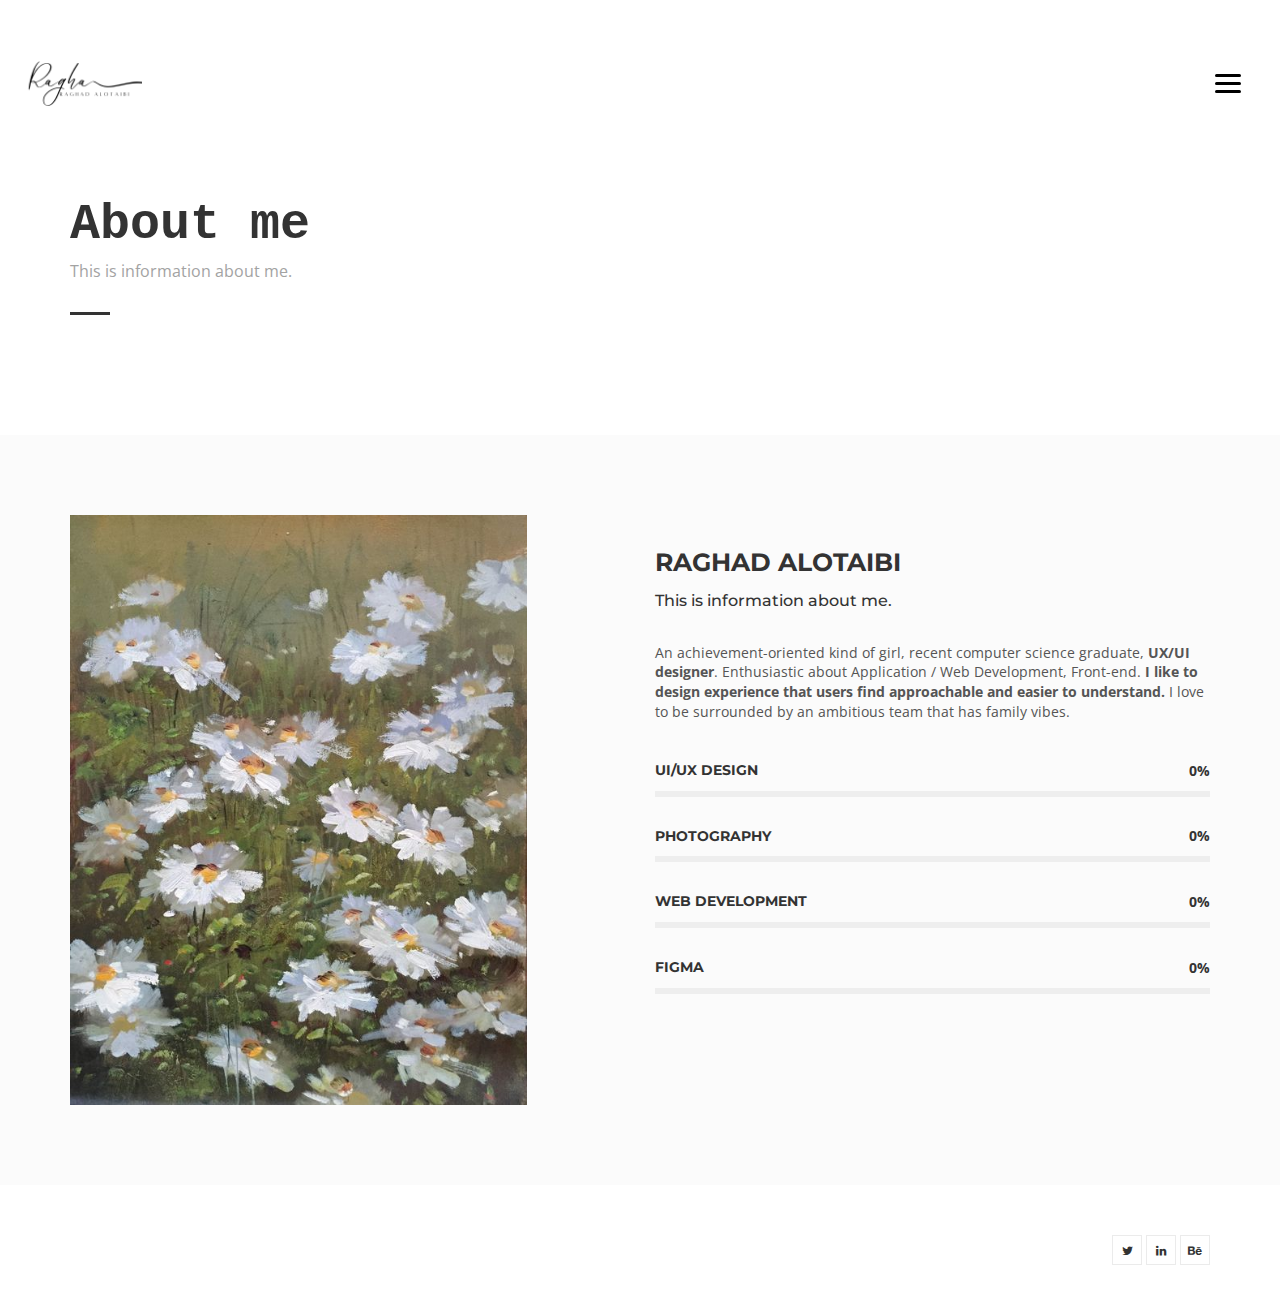
==== about.html @ 83934060 "Add files" ====
<!DOCTYPE html>
<html>

<head>
	<title>About</title>
	<meta charset="utf-8">
	<meta name="viewport" content="width=device-width, initial-scale=1.0, maximum-scale=1.0, user-scalable=no">
	<meta name="format-detection" content="telephone=no">
	<meta name="apple-mobile-web-app-capable" content="yes">
	<!-- Fonts-->
	<link rel="stylesheet" type="text/css" href="assets/fonts/fontawesome/font-awesome.min.css">
	<link rel="stylesheet" type="text/css" href="assets/fonts/pe-icon/pe-icon.css">
	<!-- Vendors-->
	<link rel="stylesheet" type="text/css" href="assets/vendors/bootstrap/grid.css">
	<link rel="stylesheet" type="text/css" href="assets/vendors/magnific-popup/magnific-popup.min.css">
	<link rel="stylesheet" type="text/css" href="assets/vendors/swiper/swiper.css">
	<!-- App & fonts-->
	<link rel="stylesheet" type="text/css"
		href="https://fonts.googleapis.com/css?family=Montserrat:300,400,500,600,700|Open+Sans:400,700">
	<link rel="stylesheet" type="text/css" id="app-stylesheet" href="assets/css/main.css">
	<!--[if lt IE 9]>
			<script src="https://oss.maxcdn.com/libs/html5shiv/3.7.0/html5shiv.js"></script>
		<![endif]-->
</head>

<body>
	<div class="page-wrap" id="root">

		<!-- header -->
		<header class="header header--fixed">
			<div class="header__inner">
				<div class="header__logo"><a href="index.html"><img src="assets/img/logo.png" alt=""
							style="width: 122px;" /></a></div>
				<div class="navbar-toggle" id="fs-button">
					<div class="navbar-icon"><span></span></div>
				</div>
			</div>

			<!-- fullscreenmenu__module -->
			<div class="fullscreenmenu__module" trigger="#fs-button">

				<!-- overlay-menu -->
				<nav class="overlay-menu">

					<!--  -->
					<ul class="wil-menu-list">
						<li><a href="index.html">Home</a>
						</li>
						<li class="current-menu-item"><a href="about.html">About</a>
						</li>
						<li><a href="contact.html">Contact</a>
						</li>
					</ul><!--  -->

				</nav><!-- End / overlay-menu -->

			</div><!-- End / fullscreenmenu__module -->

		</header><!-- End / header -->

		<!-- Content-->
		<div class="wil-content">

			<!-- Section -->
			<section class="awe-section">
				<div class="container">

					<!-- page-title -->
					<div class="page-title pb-40">
						<h2 class="page-title__title">About me</h2>
						<p class="page-title__text">This is information about me.</p>
						<div class="page-title__divider"></div>
					</div><!-- End / page-title -->

				</div>
			</section>
			<!-- End / Section -->


			<!-- Section -->
			<section class="awe-section bg-gray">
				<div class="container">
					<div class="row">
						<div class="col-md-6 col-lg-5 "><img src="assets/img/works/4471ab7c0b3104328d15eed36c78d22a.jpg"
								alt="">
						</div>
						<div class="col-md-6 col-lg-6 col-xs-offset-0 col-sm-offset-0 col-md-offset-0 col-lg-offset-1 ">

							<!--  -->
							<div class="mt-30">
								<h2 class="about__title">Raghad Alotaibi</h2>
								<p class="about__subtitle">This is information about me.</p>
								<p class="about__text">An achievement-oriented kind of girl, recent computer science
									graduate, <strong>UX/UI designer</strong>. Enthusiastic about Application / Web
									Development,
									Front-end. <strong>I like to design experience that users find approachable and
										easier
										to
										understand.</strong> I love to be surrounded by an ambitious team that has
									family
									vibes.</p>

								<!-- progress -->
								<div class="progress">
									<h5 class="progress__title">UI/UX design</h5>
									<div class="progress__wrap">
										<div class="progress__bar" data-progress-percent="90" data-timing="ease"
											data-duration="1000" data-delay="500"></div><span
											class="progress__number">39%</span>
									</div>
								</div><!-- End / progress -->


								<!-- progress -->
								<div class="progress">
									<h5 class="progress__title">photography</h5>
									<div class="progress__wrap">
										<div class="progress__bar" data-progress-percent="59" data-timing="ease"
											data-duration="1000" data-delay="500"></div><span
											class="progress__number">47%</span>
									</div>
								</div><!-- End / progress -->


								<!-- progress -->
								<div class="progress">
									<h5 class="progress__title">web development</h5>
									<div class="progress__wrap">
										<div class="progress__bar" data-progress-percent="90" data-timing="ease"
											data-duration="1000" data-delay="500"></div><span
											class="progress__number">59%</span>
									</div>
								</div><!-- End / progress -->

								<div class="progress">
									<h5 class="progress__title">Figma</h5>
									<div class="progress__wrap">
										<div class="progress__bar" data-progress-percent="90" data-timing="ease"
											data-duration="1000" data-delay="500"></div><span
											class="progress__number">39%</span>
									</div>
								</div><!-- End / progress -->

							</div><!-- End /  -->

						</div>
					</div>
				</div>
			</section>
			<!-- End / Section -->

		</div>
		<!-- End / Content-->

		<!-- footer -->
		<div class="footer">
			<div class="container">
				<div class="row">
					<div class="col-md-6 col-lg-6 ">
						<!-- <p class="footer__coppy">2018 &copy; Copyright <a href="http://awe7.com/">Awe7</a>. All rights
							Reserved.</p> -->
					</div>
					<div class="col-md-6 col-lg-6 ">
						<div class="footer__social">

							<!-- social-icon -->
							<a class="social-icon" href="https://twitter.com/raghadcs3"><i
									class="social-icon__icon fa fa-twitter"></i>
							</a><!-- End / social-icon -->


							<!-- social-icon -->
							<a class="social-icon" href="https://www.linkedin.com/in/raghad-s-alotaibi/"><i
									class="social-icon__icon fa fa-linkedin"></i>
							</a><!-- End / social-icon -->


							<!-- social-icon -->
							<a class="social-icon" href="https://www.behance.net/raghadsultan"><i
									class="social-icon__icon fa fa-behance"></i>
							</a><!-- End / social-icon -->

						</div>
					</div>
				</div>
			</div>
		</div><!-- End / footer -->

	</div>
	<!-- Vendors-->
	<script type="text/javascript" src="assets/vendors/jquery/jquery.min.js"></script>
	<script type="text/javascript" src="assets/vendors/imagesloaded/imagesloaded.pkgd.js"></script>
	<script type="text/javascript" src="assets/vendors/isotope-layout/isotope.pkgd.js"></script>
	<script type="text/javascript" src="assets/vendors/jquery-one-page/jquery.nav.min.js"></script>
	<script type="text/javascript" src="assets/vendors/jquery.easing/jquery.easing.min.js"></script>
	<script type="text/javascript" src="assets/vendors/jquery.matchHeight/jquery.matchHeight.min.js"></script>
	<script type="text/javascript" src="assets/vendors/magnific-popup/jquery.magnific-popup.min.js"></script>
	<script type="text/javascript" src="assets/vendors/masonry-layout/masonry.pkgd.js"></script>
	<script type="text/javascript" src="assets/vendors/jquery.waypoints/jquery.waypoints.min.js"></script>
	<script type="text/javascript" src="assets/vendors/swiper/swiper.jquery.js"></script>
	<script type="text/javascript" src="assets/vendors/menu/menu.js"></script>
	<script type="text/javascript" src="assets/vendors/typed/typed.min.js"></script>
	<!-- App-->
	<script type="text/javascript" src="assets/js/main.js"></script>
</body>

</html>
---- assets/fonts/pe-icon/pe-icon.css ----
@font-face {
	font-family: 'Pe-icon-7-stroke';
	src:url('fonts/Pe-icon-7-stroke.eot?d7yf1v');
	src:url('fonts/Pe-icon-7-stroke.eot?#iefixd7yf1v') format('embedded-opentype'),
		url('fonts/Pe-icon-7-stroke.woff?d7yf1v') format('woff'),
		url('fonts/Pe-icon-7-stroke.ttf?d7yf1v') format('truetype'),
		url('fonts/Pe-icon-7-stroke.svg?d7yf1v#Pe-icon-7-stroke') format('svg');
	font-weight: normal;
	font-style: normal;
}

[class^="pe-7s-"], [class*=" pe-7s-"] {
	font-family: 'Pe-icon-7-stroke';
	speak: none;
	font-style: normal;
	font-weight: normal;
	font-variant: normal;
	text-transform: none;
	line-height: 1;

	/* Better Font Rendering =========== */
	-webkit-font-smoothing: antialiased;
	-moz-osx-font-smoothing: grayscale;
}

.pe-7s-album:before {
	content: "\e6aa";
}
.pe-7s-arc:before {
	content: "\e6ab";
}
.pe-7s-back-2:before {
	content: "\e6ac";
}
.pe-7s-bandaid:before {
	content: "\e6ad";
}
.pe-7s-car:before {
	content: "\e6ae";
}
.pe-7s-diamond:before {
	content: "\e6af";
}
.pe-7s-door-lock:before {
	content: "\e6b0";
}
.pe-7s-eyedropper:before {
	content: "\e6b1";
}
.pe-7s-female:before {
	content: "\e6b2";
}
.pe-7s-gym:before {
	content: "\e6b3";
}
.pe-7s-hammer:before {
	content: "\e6b4";
}
.pe-7s-headphones:before {
	content: "\e6b5";
}
.pe-7s-helm:before {
	content: "\e6b6";
}
.pe-7s-hourglass:before {
	content: "\e6b7";
}
.pe-7s-leaf:before {
	content: "\e6b8";
}
.pe-7s-magic-wand:before {
	content: "\e6b9";
}
.pe-7s-male:before {
	content: "\e6ba";
}
.pe-7s-map-2:before {
	content: "\e6bb";
}
.pe-7s-next-2:before {
	content: "\e6bc";
}
.pe-7s-paint-bucket:before {
	content: "\e6bd";
}
.pe-7s-pendrive:before {
	content: "\e6be";
}
.pe-7s-photo:before {
	content: "\e6bf";
}
.pe-7s-piggy:before {
	content: "\e6c0";
}
.pe-7s-plugin:before {
	content: "\e6c1";
}
.pe-7s-refresh-2:before {
	content: "\e6c2";
}
.pe-7s-rocket:before {
	content: "\e6c3";
}
.pe-7s-settings:before {
	content: "\e6c4";
}
.pe-7s-shield:before {
	content: "\e6c5";
}
.pe-7s-smile:before {
	content: "\e6c6";
}
.pe-7s-usb:before {
	content: "\e6c7";
}
.pe-7s-vector:before {
	content: "\e6c8";
}
.pe-7s-wine:before {
	content: "\e6c9";
}
.pe-7s-cloud-upload:before {
	content: "\e68a";
}
.pe-7s-cash:before {
	content: "\e68c";
}
.pe-7s-close:before {
	content: "\e680";
}
.pe-7s-bluetooth:before {
	content: "\e68d";
}
.pe-7s-cloud-download:before {
	content: "\e68b";
}
.pe-7s-way:before {
	content: "\e68e";
}
.pe-7s-close-circle:before {
	content: "\e681";
}
.pe-7s-id:before {
	content: "\e68f";
}
.pe-7s-angle-up:before {
	content: "\e682";
}
.pe-7s-wristwatch:before {
	content: "\e690";
}
.pe-7s-angle-up-circle:before {
	content: "\e683";
}
.pe-7s-world:before {
	content: "\e691";
}
.pe-7s-angle-right:before {
	content: "\e684";
}
.pe-7s-volume:before {
	content: "\e692";
}
.pe-7s-angle-right-circle:before {
	content: "\e685";
}
.pe-7s-users:before {
	content: "\e693";
}
.pe-7s-angle-left:before {
	content: "\e686";
}
.pe-7s-user-female:before {
	content: "\e694";
}
.pe-7s-angle-left-circle:before {
	content: "\e687";
}
.pe-7s-up-arrow:before {
	content: "\e695";
}
.pe-7s-angle-down:before {
	content: "\e688";
}
.pe-7s-switch:before {
	content: "\e696";
}
.pe-7s-angle-down-circle:before {
	content: "\e689";
}
.pe-7s-scissors:before {
	content: "\e697";
}
.pe-7s-wallet:before {
	content: "\e600";
}
.pe-7s-safe:before {
	content: "\e698";
}
.pe-7s-volume2:before {
	content: "\e601";
}
.pe-7s-volume1:before {
	content: "\e602";
}
.pe-7s-voicemail:before {
	content: "\e603";
}
.pe-7s-video:before {
	content: "\e604";
}
.pe-7s-user:before {
	content: "\e605";
}
.pe-7s-upload:before {
	content: "\e606";
}
.pe-7s-unlock:before {
	content: "\e607";
}
.pe-7s-umbrella:before {
	content: "\e608";
}
.pe-7s-trash:before {
	content: "\e609";
}
.pe-7s-tools:before {
	content: "\e60a";
}
.pe-7s-timer:before {
	content: "\e60b";
}
.pe-7s-ticket:before {
	content: "\e60c";
}
.pe-7s-target:before {
	content: "\e60d";
}
.pe-7s-sun:before {
	content: "\e60e";
}
.pe-7s-study:before {
	content: "\e60f";
}
.pe-7s-stopwatch:before {
	content: "\e610";
}
.pe-7s-star:before {
	content: "\e611";
}
.pe-7s-speaker:before {
	content: "\e612";
}
.pe-7s-signal:before {
	content: "\e613";
}
.pe-7s-shuffle:before {
	content: "\e614";
}
.pe-7s-shopbag:before {
	content: "\e615";
}
.pe-7s-share:before {
	content: "\e616";
}
.pe-7s-server:before {
	content: "\e617";
}
.pe-7s-search:before {
	content: "\e618";
}
.pe-7s-film:before {
	content: "\e6a5";
}
.pe-7s-science:before {
	content: "\e619";
}
.pe-7s-disk:before {
	content: "\e6a6";
}
.pe-7s-ribbon:before {
	content: "\e61a";
}
.pe-7s-repeat:before {
	content: "\e61b";
}
.pe-7s-refresh:before {
	content: "\e61c";
}
.pe-7s-add-user:before {
	content: "\e6a9";
}
.pe-7s-refresh-cloud:before {
	content: "\e61d";
}
.pe-7s-paperclip:before {
	content: "\e69c";
}
.pe-7s-radio:before {
	content: "\e61e";
}
.pe-7s-note2:before {
	content: "\e69d";
}
.pe-7s-print:before {
	content: "\e61f";
}
.pe-7s-network:before {
	content: "\e69e";
}
.pe-7s-prev:before {
	content: "\e620";
}
.pe-7s-mute:before {
	content: "\e69f";
}
.pe-7s-power:before {
	content: "\e621";
}
.pe-7s-medal:before {
	content: "\e6a0";
}
.pe-7s-portfolio:before {
	content: "\e622";
}
.pe-7s-like2:before {
	content: "\e6a1";
}
.pe-7s-plus:before {
	content: "\e623";
}
.pe-7s-left-arrow:before {
	content: "\e6a2";
}
.pe-7s-play:before {
	content: "\e624";
}
.pe-7s-key:before {
	content: "\e6a3";
}
.pe-7s-plane:before {
	content: "\e625";
}
.pe-7s-joy:before {
	content: "\e6a4";
}
.pe-7s-photo-gallery:before {
	content: "\e626";
}
.pe-7s-pin:before {
	content: "\e69b";
}
.pe-7s-phone:before {
	content: "\e627";
}
.pe-7s-plug:before {
	content: "\e69a";
}
.pe-7s-pen:before {
	content: "\e628";
}
.pe-7s-right-arrow:before {
	content: "\e699";
}
.pe-7s-paper-plane:before {
	content: "\e629";
}
.pe-7s-delete-user:before {
	content: "\e6a7";
}
.pe-7s-paint:before {
	content: "\e62a";
}
.pe-7s-bottom-arrow:before {
	content: "\e6a8";
}
.pe-7s-notebook:before {
	content: "\e62b";
}
.pe-7s-note:before {
	content: "\e62c";
}
.pe-7s-next:before {
	content: "\e62d";
}
.pe-7s-news-paper:before {
	content: "\e62e";
}
.pe-7s-musiclist:before {
	content: "\e62f";
}
.pe-7s-music:before {
	content: "\e630";
}
.pe-7s-mouse:before {
	content: "\e631";
}
.pe-7s-more:before {
	content: "\e632";
}
.pe-7s-moon:before {
	content: "\e633";
}
.pe-7s-monitor:before {
	content: "\e634";
}
.pe-7s-micro:before {
	content: "\e635";
}
.pe-7s-menu:before {
	content: "\e636";
}
.pe-7s-map:before {
	content: "\e637";
}
.pe-7s-map-marker:before {
	content: "\e638";
}
.pe-7s-mail:before {
	content: "\e639";
}
.pe-7s-mail-open:before {
	content: "\e63a";
}
.pe-7s-mail-open-file:before {
	content: "\e63b";
}
.pe-7s-magnet:before {
	content: "\e63c";
}
.pe-7s-loop:before {
	content: "\e63d";
}
.pe-7s-look:before {
	content: "\e63e";
}
.pe-7s-lock:before {
	content: "\e63f";
}
.pe-7s-lintern:before {
	content: "\e640";
}
.pe-7s-link:before {
	content: "\e641";
}
.pe-7s-like:before {
	content: "\e642";
}
.pe-7s-light:before {
	content: "\e643";
}
.pe-7s-less:before {
	content: "\e644";
}
.pe-7s-keypad:before {
	content: "\e645";
}
.pe-7s-junk:before {
	content: "\e646";
}
.pe-7s-info:before {
	content: "\e647";
}
.pe-7s-home:before {
	content: "\e648";
}
.pe-7s-help2:before {
	content: "\e649";
}
.pe-7s-help1:before {
	content: "\e64a";
}
.pe-7s-graph3:before {
	content: "\e64b";
}
.pe-7s-graph2:before {
	content: "\e64c";
}
.pe-7s-graph1:before {
	content: "\e64d";
}
.pe-7s-graph:before {
	content: "\e64e";
}
.pe-7s-global:before {
	content: "\e64f";
}
.pe-7s-gleam:before {
	content: "\e650";
}
.pe-7s-glasses:before {
	content: "\e651";
}
.pe-7s-gift:before {
	content: "\e652";
}
.pe-7s-folder:before {
	content: "\e653";
}
.pe-7s-flag:before {
	content: "\e654";
}
.pe-7s-filter:before {
	content: "\e655";
}
.pe-7s-file:before {
	content: "\e656";
}
.pe-7s-expand1:before {
	content: "\e657";
}
.pe-7s-exapnd2:before {
	content: "\e658";
}
.pe-7s-edit:before {
	content: "\e659";
}
.pe-7s-drop:before {
	content: "\e65a";
}
.pe-7s-drawer:before {
	content: "\e65b";
}
.pe-7s-download:before {
	content: "\e65c";
}
.pe-7s-display2:before {
	content: "\e65d";
}
.pe-7s-display1:before {
	content: "\e65e";
}
.pe-7s-diskette:before {
	content: "\e65f";
}
.pe-7s-date:before {
	content: "\e660";
}
.pe-7s-cup:before {
	content: "\e661";
}
.pe-7s-culture:before {
	content: "\e662";
}
.pe-7s-crop:before {
	content: "\e663";
}
.pe-7s-credit:before {
	content: "\e664";
}
.pe-7s-copy-file:before {
	content: "\e665";
}
.pe-7s-config:before {
	content: "\e666";
}
.pe-7s-compass:before {
	content: "\e667";
}
.pe-7s-comment:before {
	content: "\e668";
}
.pe-7s-coffee:before {
	content: "\e669";
}
.pe-7s-cloud:before {
	content: "\e66a";
}
.pe-7s-clock:before {
	content: "\e66b";
}
.pe-7s-check:before {
	content: "\e66c";
}
.pe-7s-chat:before {
	content: "\e66d";
}
.pe-7s-cart:before {
	content: "\e66e";
}
.pe-7s-camera:before {
	content: "\e66f";
}
.pe-7s-call:before {
	content: "\e670";
}
.pe-7s-calculator:before {
	content: "\e671";
}
.pe-7s-browser:before {
	content: "\e672";
}
.pe-7s-box2:before {
	content: "\e673";
}
.pe-7s-box1:before {
	content: "\e674";
}
.pe-7s-bookmarks:before {
	content: "\e675";
}
.pe-7s-bicycle:before {
	content: "\e676";
}
.pe-7s-bell:before {
	content: "\e677";
}
.pe-7s-battery:before {
	content: "\e678";
}
.pe-7s-ball:before {
	content: "\e679";
}
.pe-7s-back:before {
	content: "\e67a";
}
.pe-7s-attention:before {
	content: "\e67b";
}
.pe-7s-anchor:before {
	content: "\e67c";
}
.pe-7s-albums:before {
	content: "\e67d";
}
.pe-7s-alarm:before {
	content: "\e67e";
}
.pe-7s-airplay:before {
	content: "\e67f";
}
---- assets/vendors/bootstrap/grid.css ----
/*!
 * Bootstrap v3.3.7 (http://getbootstrap.com)
 * Copyright 2011-2016 Twitter, Inc.
 * Licensed under MIT (https://github.com/twbs/bootstrap/blob/master/LICENSE)
 */
html{font-family:sans-serif;-ms-text-size-adjust:100%;-webkit-text-size-adjust:100%}body{margin:0}article,aside,details,figcaption,figure,footer,header,hgroup,main,menu,nav,section,summary{display:block}audio,canvas,progress,video{display:inline-block;vertical-align:baseline}audio:not([controls]){display:none;height:0}[hidden],template{display:none}a{background-color:transparent}a:active,a:hover{outline:0}abbr[title]{border-bottom:1px dotted}b,strong{font-weight:bold}dfn{font-style:italic}h1{font-size:2em;margin:0.67em 0}mark{background:#ff0;color:#000}small{font-size:80%}sub,sup{font-size:75%;line-height:0;position:relative;vertical-align:baseline}sup{top:-0.5em}sub{bottom:-0.25em}img{border:0}svg:not(:root){overflow:hidden}figure{margin:1em 40px}hr{-webkit-box-sizing:content-box;-moz-box-sizing:content-box;box-sizing:content-box;height:0}pre{overflow:auto}code,kbd,pre,samp{font-family:monospace, monospace;font-size:1em}button,input,optgroup,select,textarea{color:inherit;font:inherit;margin:0}button{overflow:visible}button,select{text-transform:none}button,html input[type="button"],input[type="reset"],input[type="submit"]{-webkit-appearance:button;cursor:pointer}button[disabled],html input[disabled]{cursor:default}button::-moz-focus-inner,input::-moz-focus-inner{border:0;padding:0}input{line-height:normal}input[type="checkbox"],input[type="radio"]{-webkit-box-sizing:border-box;-moz-box-sizing:border-box;box-sizing:border-box;padding:0}input[type="number"]::-webkit-inner-spin-button,input[type="number"]::-webkit-outer-spin-button{height:auto}input[type="search"]{-webkit-appearance:textfield;-webkit-box-sizing:content-box;-moz-box-sizing:content-box;box-sizing:content-box}input[type="search"]::-webkit-search-cancel-button,input[type="search"]::-webkit-search-decoration{-webkit-appearance:none}fieldset{border:1px solid #c0c0c0;margin:0 2px;padding:0.35em 0.625em 0.75em}legend{border:0;padding:0}textarea{overflow:auto}optgroup{font-weight:bold}table{border-collapse:collapse;border-spacing:0}td,th{padding:0}*{-webkit-box-sizing:border-box;-moz-box-sizing:border-box;box-sizing:border-box}*:before,*:after{-webkit-box-sizing:border-box;-moz-box-sizing:border-box;box-sizing:border-box}html{font-size:10px;-webkit-tap-highlight-color:rgba(0,0,0,0)}body{font-family:"Helvetica Neue",Helvetica,Arial,sans-serif;font-size:14px;line-height:1.42857143;color:#333;background-color:#fff}input,button,select,textarea{font-family:inherit;font-size:inherit;line-height:inherit}a{color:#337ab7;text-decoration:none}a:hover,a:focus{color:#23527c;text-decoration:underline}a:focus{outline:5px auto -webkit-focus-ring-color;outline-offset:-2px}figure{margin:0}img{vertical-align:middle}.img-responsive{display:block;max-width:100%;height:auto}.img-rounded{border-radius:6px}.img-thumbnail{padding:4px;line-height:1.42857143;background-color:#fff;border:1px solid #ddd;border-radius:4px;-webkit-transition:all .2s ease-in-out;-o-transition:all .2s ease-in-out;transition:all .2s ease-in-out;display:inline-block;max-width:100%;height:auto}.img-circle{border-radius:50%}hr{margin-top:20px;margin-bottom:20px;border:0;border-top:1px solid #eee}.sr-only{position:absolute;width:1px;height:1px;margin:-1px;padding:0;overflow:hidden;clip:rect(0, 0, 0, 0);border:0}.sr-only-focusable:active,.sr-only-focusable:focus{position:static;width:auto;height:auto;margin:0;overflow:visible;clip:auto}[role="button"]{cursor:pointer}.container{margin-right:auto;margin-left:auto;padding-left:15px;padding-right:15px}@media (min-width:768px){.container{width:750px}}@media (min-width:992px){.container{width:970px}}@media (min-width:1200px){.container{width:1170px}}.container-fluid{margin-right:auto;margin-left:auto;padding-left:15px;padding-right:15px}.row{margin-left:-15px;margin-right:-15px}.col-xs-1, .col-sm-1, .col-md-1, .col-lg-1, .col-xs-2, .col-sm-2, .col-md-2, .col-lg-2, .col-xs-3, .col-sm-3, .col-md-3, .col-lg-3, .col-xs-4, .col-sm-4, .col-md-4, .col-lg-4, .col-xs-5, .col-sm-5, .col-md-5, .col-lg-5, .col-xs-6, .col-sm-6, .col-md-6, .col-lg-6, .col-xs-7, .col-sm-7, .col-md-7, .col-lg-7, .col-xs-8, .col-sm-8, .col-md-8, .col-lg-8, .col-xs-9, .col-sm-9, .col-md-9, .col-lg-9, .col-xs-10, .col-sm-10, .col-md-10, .col-lg-10, .col-xs-11, .col-sm-11, .col-md-11, .col-lg-11, .col-xs-12, .col-sm-12, .col-md-12, .col-lg-12{position:relative;min-height:1px;padding-left:15px;padding-right:15px}.col-xs-1, .col-xs-2, .col-xs-3, .col-xs-4, .col-xs-5, .col-xs-6, .col-xs-7, .col-xs-8, .col-xs-9, .col-xs-10, .col-xs-11, .col-xs-12{float:left}.col-xs-12{width:100%}.col-xs-11{width:91.66666667%}.col-xs-10{width:83.33333333%}.col-xs-9{width:75%}.col-xs-8{width:66.66666667%}.col-xs-7{width:58.33333333%}.col-xs-6{width:50%}.col-xs-5{width:41.66666667%}.col-xs-4{width:33.33333333%}.col-xs-3{width:25%}.col-xs-2{width:16.66666667%}.col-xs-1{width:8.33333333%}.col-xs-pull-12{right:100%}.col-xs-pull-11{right:91.66666667%}.col-xs-pull-10{right:83.33333333%}.col-xs-pull-9{right:75%}.col-xs-pull-8{right:66.66666667%}.col-xs-pull-7{right:58.33333333%}.col-xs-pull-6{right:50%}.col-xs-pull-5{right:41.66666667%}.col-xs-pull-4{right:33.33333333%}.col-xs-pull-3{right:25%}.col-xs-pull-2{right:16.66666667%}.col-xs-pull-1{right:8.33333333%}.col-xs-pull-0{right:auto}.col-xs-push-12{left:100%}.col-xs-push-11{left:91.66666667%}.col-xs-push-10{left:83.33333333%}.col-xs-push-9{left:75%}.col-xs-push-8{left:66.66666667%}.col-xs-push-7{left:58.33333333%}.col-xs-push-6{left:50%}.col-xs-push-5{left:41.66666667%}.col-xs-push-4{left:33.33333333%}.col-xs-push-3{left:25%}.col-xs-push-2{left:16.66666667%}.col-xs-push-1{left:8.33333333%}.col-xs-push-0{left:auto}.col-xs-offset-12{margin-left:100%}.col-xs-offset-11{margin-left:91.66666667%}.col-xs-offset-10{margin-left:83.33333333%}.col-xs-offset-9{margin-left:75%}.col-xs-offset-8{margin-left:66.66666667%}.col-xs-offset-7{margin-left:58.33333333%}.col-xs-offset-6{margin-left:50%}.col-xs-offset-5{margin-left:41.66666667%}.col-xs-offset-4{margin-left:33.33333333%}.col-xs-offset-3{margin-left:25%}.col-xs-offset-2{margin-left:16.66666667%}.col-xs-offset-1{margin-left:8.33333333%}.col-xs-offset-0{margin-left:0}@media (min-width:768px){.col-sm-1, .col-sm-2, .col-sm-3, .col-sm-4, .col-sm-5, .col-sm-6, .col-sm-7, .col-sm-8, .col-sm-9, .col-sm-10, .col-sm-11, .col-sm-12{float:left}.col-sm-12{width:100%}.col-sm-11{width:91.66666667%}.col-sm-10{width:83.33333333%}.col-sm-9{width:75%}.col-sm-8{width:66.66666667%}.col-sm-7{width:58.33333333%}.col-sm-6{width:50%}.col-sm-5{width:41.66666667%}.col-sm-4{width:33.33333333%}.col-sm-3{width:25%}.col-sm-2{width:16.66666667%}.col-sm-1{width:8.33333333%}.col-sm-pull-12{right:100%}.col-sm-pull-11{right:91.66666667%}.col-sm-pull-10{right:83.33333333%}.col-sm-pull-9{right:75%}.col-sm-pull-8{right:66.66666667%}.col-sm-pull-7{right:58.33333333%}.col-sm-pull-6{right:50%}.col-sm-pull-5{right:41.66666667%}.col-sm-pull-4{right:33.33333333%}.col-sm-pull-3{right:25%}.col-sm-pull-2{right:16.66666667%}.col-sm-pull-1{right:8.33333333%}.col-sm-pull-0{right:auto}.col-sm-push-12{left:100%}.col-sm-push-11{left:91.66666667%}.col-sm-push-10{left:83.33333333%}.col-sm-push-9{left:75%}.col-sm-push-8{left:66.66666667%}.col-sm-push-7{left:58.33333333%}.col-sm-push-6{left:50%}.col-sm-push-5{left:41.66666667%}.col-sm-push-4{left:33.33333333%}.col-sm-push-3{left:25%}.col-sm-push-2{left:16.66666667%}.col-sm-push-1{left:8.33333333%}.col-sm-push-0{left:auto}.col-sm-offset-12{margin-left:100%}.col-sm-offset-11{margin-left:91.66666667%}.col-sm-offset-10{margin-left:83.33333333%}.col-sm-offset-9{margin-left:75%}.col-sm-offset-8{margin-left:66.66666667%}.col-sm-offset-7{margin-left:58.33333333%}.col-sm-offset-6{margin-left:50%}.col-sm-offset-5{margin-left:41.66666667%}.col-sm-offset-4{margin-left:33.33333333%}.col-sm-offset-3{margin-left:25%}.col-sm-offset-2{margin-left:16.66666667%}.col-sm-offset-1{margin-left:8.33333333%}.col-sm-offset-0{margin-left:0}}@media (min-width:992px){.col-md-1, .col-md-2, .col-md-3, .col-md-4, .col-md-5, .col-md-6, .col-md-7, .col-md-8, .col-md-9, .col-md-10, .col-md-11, .col-md-12{float:left}.col-md-12{width:100%}.col-md-11{width:91.66666667%}.col-md-10{width:83.33333333%}.col-md-9{width:75%}.col-md-8{width:66.66666667%}.col-md-7{width:58.33333333%}.col-md-6{width:50%}.col-md-5{width:41.66666667%}.col-md-4{width:33.33333333%}.col-md-3{width:25%}.col-md-2{width:16.66666667%}.col-md-1{width:8.33333333%}.col-md-pull-12{right:100%}.col-md-pull-11{right:91.66666667%}.col-md-pull-10{right:83.33333333%}.col-md-pull-9{right:75%}.col-md-pull-8{right:66.66666667%}.col-md-pull-7{right:58.33333333%}.col-md-pull-6{right:50%}.col-md-pull-5{right:41.66666667%}.col-md-pull-4{right:33.33333333%}.col-md-pull-3{right:25%}.col-md-pull-2{right:16.66666667%}.col-md-pull-1{right:8.33333333%}.col-md-pull-0{right:auto}.col-md-push-12{left:100%}.col-md-push-11{left:91.66666667%}.col-md-push-10{left:83.33333333%}.col-md-push-9{left:75%}.col-md-push-8{left:66.66666667%}.col-md-push-7{left:58.33333333%}.col-md-push-6{left:50%}.col-md-push-5{left:41.66666667%}.col-md-push-4{left:33.33333333%}.col-md-push-3{left:25%}.col-md-push-2{left:16.66666667%}.col-md-push-1{left:8.33333333%}.col-md-push-0{left:auto}.col-md-offset-12{margin-left:100%}.col-md-offset-11{margin-left:91.66666667%}.col-md-offset-10{margin-left:83.33333333%}.col-md-offset-9{margin-left:75%}.col-md-offset-8{margin-left:66.66666667%}.col-md-offset-7{margin-left:58.33333333%}.col-md-offset-6{margin-left:50%}.col-md-offset-5{margin-left:41.66666667%}.col-md-offset-4{margin-left:33.33333333%}.col-md-offset-3{margin-left:25%}.col-md-offset-2{margin-left:16.66666667%}.col-md-offset-1{margin-left:8.33333333%}.col-md-offset-0{margin-left:0}}@media (min-width:1200px){.col-lg-1, .col-lg-2, .col-lg-3, .col-lg-4, .col-lg-5, .col-lg-6, .col-lg-7, .col-lg-8, .col-lg-9, .col-lg-10, .col-lg-11, .col-lg-12{float:left}.col-lg-12{width:100%}.col-lg-11{width:91.66666667%}.col-lg-10{width:83.33333333%}.col-lg-9{width:75%}.col-lg-8{width:66.66666667%}.col-lg-7{width:58.33333333%}.col-lg-6{width:50%}.col-lg-5{width:41.66666667%}.col-lg-4{width:33.33333333%}.col-lg-3{width:25%}.col-lg-2{width:16.66666667%}.col-lg-1{width:8.33333333%}.col-lg-pull-12{right:100%}.col-lg-pull-11{right:91.66666667%}.col-lg-pull-10{right:83.33333333%}.col-lg-pull-9{right:75%}.col-lg-pull-8{right:66.66666667%}.col-lg-pull-7{right:58.33333333%}.col-lg-pull-6{right:50%}.col-lg-pull-5{right:41.66666667%}.col-lg-pull-4{right:33.33333333%}.col-lg-pull-3{right:25%}.col-lg-pull-2{right:16.66666667%}.col-lg-pull-1{right:8.33333333%}.col-lg-pull-0{right:auto}.col-lg-push-12{left:100%}.col-lg-push-11{left:91.66666667%}.col-lg-push-10{left:83.33333333%}.col-lg-push-9{left:75%}.col-lg-push-8{left:66.66666667%}.col-lg-push-7{left:58.33333333%}.col-lg-push-6{left:50%}.col-lg-push-5{left:41.66666667%}.col-lg-push-4{left:33.33333333%}.col-lg-push-3{left:25%}.col-lg-push-2{left:16.66666667%}.col-lg-push-1{left:8.33333333%}.col-lg-push-0{left:auto}.col-lg-offset-12{margin-left:100%}.col-lg-offset-11{margin-left:91.66666667%}.col-lg-offset-10{margin-left:83.33333333%}.col-lg-offset-9{margin-left:75%}.col-lg-offset-8{margin-left:66.66666667%}.col-lg-offset-7{margin-left:58.33333333%}.col-lg-offset-6{margin-left:50%}.col-lg-offset-5{margin-left:41.66666667%}.col-lg-offset-4{margin-left:33.33333333%}.col-lg-offset-3{margin-left:25%}.col-lg-offset-2{margin-left:16.66666667%}.col-lg-offset-1{margin-left:8.33333333%}.col-lg-offset-0{margin-left:0}}.clearfix:before,.clearfix:after,.container:before,.container:after,.container-fluid:before,.container-fluid:after,.row:before,.row:after{content:" ";display:table}.clearfix:after,.container:after,.container-fluid:after,.row:after{clear:both}.center-block{display:block;margin-left:auto;margin-right:auto}.pull-right{float:right !important}.pull-left{float:left !important}.hide{display:none !important}.show{display:block !important}.invisible{visibility:hidden}.text-hide{font:0/0 a;color:transparent;text-shadow:none;background-color:transparent;border:0}.hidden{display:none !important}.affix{position:fixed}
---- assets/css/main.css ----
/*--------------------------------------------------------------------------------

	# Minimis Template 1.0 - Mar 1, 2018
	# ------------------------------------------------------------------------
	# Designed & coded by Awe7
	# Websites:  http://www.awe7.com -  Email: info@awe7.com

----------------------------------------------------------------------------------

	1. base
	2. button
	3. form-item
	4. button
	5. about
	6. contact
	7. form_item
	8. fullscreenmenu
	9. grid-css
	10. hoverbox
	11. page_title
	12. post_detail
	13. post
	14. progress
	15. socialicon
	16. title
	17. typing
	18. work_detail
	19. work
	20. footer
	21. header-01
	22. Layout
	23. Grid Boostrap 
	24. Font size
	25. Margin Padding
	26. Swiper
	27. Swiper

--------------------------------------------------------------------------------*/

/* 1. base
--------------------------------------------------------------------------------*/

a[disabled],
input[disabled],
button[disabled],
textarea[disabled] {
    cursor: not-allowed !important;
    opacity: .5 !important;
}

a:focus,
input:focus,
button:focus,
textarea:focus {
    outline: none;
}

p {
    margin-top: 0;
    margin-bottom: 10px;
}

img {
    max-width: 100%;
    height: auto;
    border: 0;
}

.page-wrap {
    overflow: hidden;
}

.awe-section {
    position: relative;
    background-repeat: no-repeat;
    background-size: cover;
    background-position: center center;
    z-index: 9;
    padding-top: 50px;
    padding-bottom: 50px;
}

@media (min-width: 320px) {
    .awe-section {
        padding-top: calc(6.81818vw + 28.18182px);
        padding-bottom: calc(6.81818vw + 28.18182px);
    }
}

@media (min-width: 1200px) {
    .awe-section {
        padding-top: 110px;
        padding-bottom: 110px;
    }
}

.awe-text-left,
.text-left {
    text-align: left !important;
}

.awe-text-center,
.text-center {
    text-align: center !important;
}

.awe-text-right,
.text-right {
    text-align: right !important;
}

.awe-text-underline {
    text-decoration: underline !important;
}

.awe-round {
    border-radius: 5px !important;
}

.awe-pill {
    border-radius: 50% !important;
}

.awe-tb {
    display: table;
    width: 100%;
    height: 100%;
}

.awe-tb__cell {
    display: table-cell;
    vertical-align: middle;
}

.awe-overlay,
[data-gradient-bg]>canvas {
    position: absolute;
    width: 100%;
    height: 100%;
    top: 0;
    left: 0;
    z-index: -1;
}

.awe-overlay {
    background-color: rgba(0, 0, 0, .4);
}

.bg-fixed {
    background-attachment: fixed;
}

.awe-bg-cover {
    background-repeat: no-repeat;
    background-size: cover;
    background-position: center center;
}

.full {
    width: 100%;
    height: 100vh;
}

.embed-responsive {
    position: relative;
    display: block;
    height: 0;
    padding: 0;
    overflow: hidden;
}

.embed-responsive.embed-responsive-4by3 {
    padding-bottom: 75%;
}

.embed-responsive.embed-responsive-16by9 {
    padding-bottom: 56.25%;
}

.embed-responsive .embed-responsive-item,
.embed-responsive iframe,
.embed-responsive embed,
.embed-responsive object {
    position: absolute;
    top: 0;
    bottom: 0;
    left: 0;
    width: 100%;
    height: 100%;
    border: 0;
}

/* table Responsive */

.table-responsive-01 {
    width: 100%;
    overflow-y: hidden;
    overflow-x: auto;
}

.table-responsive-01 table>thead>tr>th,
.table-responsive-01 table>thead>tr>td,
.table-responsive-01 table>tbody>tr>th,
.table-responsive-01 table>tbody>tr>td,
.table-responsive-01 table>tfoot>tr>th,
.table-responsive-01 table>tfoot>tr>td {
    white-space: nowrap;
}

@media (max-width: 991px) {

    .table-responsive-02 table,
    .table-responsive-02 thead,
    .table-responsive-02 tbody,
    .table-responsive-02 th,
    .table-responsive-02 td,
    .table-responsive-02 tr {
        display: block;
    }

    .table-responsive-02 thead {
        border-top: 1px solid #e8e8e8 !important;
        border-bottom: none !important;
    }

    .table-responsive-02 thead tr {
        position: absolute;
        top: -9999px;
        left: -9999px;
    }

    .table-responsive-02 tr {
        padding: 15px 0;
        border-left: 1px solid #e8e8e8;
        border-right: 1px solid #e8e8e8;
    }

    .table-responsive-02 td {
        position: relative;
        padding: 15px 10px 15px 30% !important;
    }

    .table-responsive-02 td:before {
        content: attr(data-th);
        position: absolute;
        top: 15px;
        left: 20px;
        width: 25%;
        padding-right: 10px;
    }
}

@import url('https://fonts.googleapis.com/css2?family=Cutive+Mono&display=swap');

a {
    color: #131313;
}

a:hover {
    text-decoration: line-through;
    color: #5f524d;
}

a:focus {
    text-decoration: none;
}

::-moz-selection {
    color: #fff;
    background-color: #333;
}

::selection {
    color: #fff;
    background-color: #333;
}

.awe-section {
    padding-top: 40px;
    padding-bottom: 40px;
}

@media (min-width: 320px) {
    .awe-section {
        padding-top: calc(4.54545vw + 25.45455px);
        padding-bottom: calc(4.54545vw + 25.45455px);
    }
}

@media (min-width: 1200px) {
    .awe-section {
        padding-top: 80px;
        padding-bottom: 80px;
    }
}

hr {
    margin-top: 10px;
    margin-bottom: 10px;
    border-color: #ebebeb;
}

.page-wrap {
    position: relative;
}

/* 2. button
--------------------------------------------------------------------------------*/

.md-btn {
    display: inline-block;
    border: 1px solid #ebebeb;
    box-shadow: none;
    outline: none;
    margin: 0;
    text-align: center;
    font-size: 12px;
    padding: 10px 20px;
    color: #000;
    background-color: #eee;
    transition: all .3s ease;
    text-decoration: none;
    vertical-align: middle;
    overflow: hidden;
    cursor: pointer;
    font-family: "Montserrat", sans-serif;
    line-height: 1;
    letter-spacing: 1px;
    text-transform: uppercase;
}

.md-btn:hover {
    background-color: #ebebeb;
    color: #000;
    text-decoration: line-through;
}

.md-btn[disabled] {
    opacity: .65;
    cursor: not-allowed;
}

.md-btn--primary {
    background-color: #5f524d;
    color: #fff;
}

.md-btn--primary:hover {
    background-color: #5f524d;
    color: #fff;
}

.md-btn--primary:focus {
    background-color: #000;
    color: #fff;
}

.md-btn--success {
    background-color: #5cb85c;
    color: #fff;
}

.md-btn--success:hover {
    background-color: #449d44;
    color: #fff;
}

.md-btn--success:focus {
    background-color: #449d44;
    color: #fff;
}

.md-btn--info {
    background-color: #5bc0de;
    color: #fff;
}

.md-btn--info:hover {
    background-color: #31b0d5;
    color: #fff;
}

.md-btn--info:focus {
    background-color: #31b0d5;
    color: #fff;
}

.md-btn--warning {
    background-color: #f0ad4e;
    color: #fff;
}

.md-btn--warning:hover {
    background-color: #ec971f;
    color: #fff;
}

.md-btn--warning:focus {
    background-color: #ec971f;
    color: #fff;
}

.md-btn--danger {
    background-color: #5f524d;
    color: #fff;
}

.md-btn--danger:hover {
    background-color: #5f524d;
    color: #fff;
}

.md-btn--danger:focus {
    background-color: #5f524d;
    color: #fff;
}

.md-btn--link {
    background-color: transparent;
    color: #5f524d;
}

.md-btn--link:hover {
    background-color: transparent;
    color: #5f524d;
    text-decoration: underline;
}

.md-btn--link:focus {
    background-color: transparent;
    color: #5f524d;
}

.md-btn--dark {
    background-color: #000;
    color: #fff;
}

.md-btn--dark:hover {
    background-color: #5f524d;
    color: #fff;
}

.md-btn--dark:focus {
    background-color: #5f524d;
    color: #fff;
}

.md-btn--xs {
    padding: 6px 15px;
    font-size: 12px;
}

.md-btn--sm {
    padding: 8px 15px;
    min-width: 100px;
    font-size: 12px;
}

.md-btn--md {
    padding: 10px 20px;
    min-width: 140px;
    font-size: 14px;
}

.md-btn--lg {
    padding: 14px 24px;
    min-width: 160px;
    font-size: 16px;
}

.md-btn--square {
    border-radius: 0;
}

.md-btn--round {
    border-radius: 5px;
}

.md-btn--pill {
    border-radius: 40px;
}

.md-btn--block {
    display: block;
    width: 100%;
}

.md-btn--disabled {
    opacity: .65;
    cursor: not-allowed;
}

.md-btn--outline-primary {
    background-color: transparent;
}

.md-btn--outline-primary:hover {
    background-color: #5f524d;
    border-color: #5f524d;
    color: #fff;
}

/* 3. form-item
--------------------------------------------------------------------------------*/

input:not([type="button"]):not([type="submit"]):not([type="radio"]):not([type="checkbox"]):not([type="color"]),
select2,
textarea,
select,
product__number:not([type="text"]) {
    box-shadow: none;
    outline: none;
    margin: 0;
    border-radius: 0;
    padding: 0 15px;
    line-height: 48px;
    border: 1px solid #ebebeb;
    color: #c0c0c0;
    font-size: 14px;
    vertical-align: middle;
    height: 50px;
    width: 100%;
}

input:not([type="button"]):not([type="submit"]):not([type="radio"]):not([type="checkbox"]):not([type="color"])::-webkit-input-placeholder,
select2::-webkit-input-placeholder,
textarea::-webkit-input-placeholder,
select::-webkit-input-placeholder,
product__number:not([type="text"])::-webkit-input-placeholder {
    color: #c0c0c0;
    text-transform: capitalize;
}

input:not([type="button"]):not([type="submit"]):not([type="radio"]):not([type="checkbox"]):not([type="color"])::-moz-placeholder,
select2::-moz-placeholder,
textarea::-moz-placeholder,
select::-moz-placeholder,
product__number:not([type="text"])::-moz-placeholder {
    color: #c0c0c0;
    text-transform: capitalize;
}

input:not([type="button"]):not([type="submit"]):not([type="radio"]):not([type="checkbox"]):not([type="color"]):-moz-placeholder,
select2:-moz-placeholder,
textarea:-moz-placeholder,
select:-moz-placeholder,
product__number:not([type="text"]):-moz-placeholder {
    color: #c0c0c0;
    text-transform: capitalize;
}

input:not([type="button"]):not([type="submit"]):not([type="radio"]):not([type="checkbox"]):not([type="color"]):-ms-input-placeholder,
select2:-ms-input-placeholder,
textarea:-ms-input-placeholder,
select:-ms-input-placeholder,
product__number:not([type="text"]):-ms-input-placeholder {
    color: #c0c0c0;
    text-transform: capitalize;
}

input:not([type="button"]):not([type="submit"]):not([type="radio"]):not([type="checkbox"]):not([type="color"])[disabled],
select2[disabled],
textarea[disabled],
select[disabled],
product__number:not([type="text"])[disabled] {
    opacity: .65;
    cursor: not-allowed;
}

input:not([type="button"]):not([type="submit"]):not([type="radio"]):not([type="checkbox"]):not([type="color"]),
textarea {
    -webkit-appearance: none;
    -moz-appearance: none;
    appearance: none;
}

input[type="checkbox"],
input[type="radio"] {
    width: auto !important;
}

textarea {
    line-height: 1.3;
    padding-top: 10px;
    padding-bottom: 10px;
    min-height: 80px;
    resize: none;
}

/* Typography */

body {
    margin: 0;
    padding: 0;
    line-height: 1.4;
    font-size: 16px;
    font-weight: 400;
    font-family: "Open Sans", sans-serif;
    color: #555;
}

body.awe-skin-dark {
    background-color: #333;
}

.awe-skin-dark {
    color: rgba(255, 255, 255, .8);
}

.awe-skin-dark h1,
.awe-skin-dark h2,
.awe-skin-dark h3,
.awe-skin-dark h4,
.awe-skin-dark h5,
.awe-skin-dark h6 {
    color: #fff;
}

p {
    margin-bottom: 16px;
}

a {
    transition: all .3s ease;
}

a,
input,
textarea,
select {
    outline: none;
}

h1,
h2,
h3,
h4,
h5,
h6 {
    font-weight: 700;
    line-height: 1.4;
    color: #333;
    font-family: "Montserrat", sans-serif;
}

h1 a,
h2 a,
h3 a,
h4 a,
h5 a,
h6 a {
    color: inherit;
    text-decoration: none;
}

h1 a:hover,
h2 a:hover,
h3 a:hover,
h4 a:hover,
h5 a:hover,
h6 a:hover {
    color: inherit;
    text-decoration: none;
}

h1 {
    font-size: 60px;
}

h2 {
    font-size: 44px;
}

h3 {
    font-size: 34px;
}

h4 {
    font-size: 25px;
}

h5 {
    font-size: 18px;
}

h6 {
    font-size: 14px;
}

h3,
h1,
h2,
h3 {
    margin-top: 30px;
    margin-bottom: 15px;
}

h4,
h5,
h6 {
    margin-top: 20px;
    margin-bottom: 10px;
}

img {
    max-width: 100%;
}

blockquote {
    position: relative;
    font-family: "Montserrat", sans-serif;
    font-size: 18px;
    border: 0;
    padding: 0;
    margin: 0;
    margin-bottom: 30px;
}

blockquote p {
    font-style: italic;
    margin-bottom: 0;
}

blockquote i {
    font-size: 40px !important;
    margin-bottom: 20px;
}

blockquote cite {
    display: block;
    font-size: 16px;
    font-style: normal;
    font-family: "Open Sans", sans-serif;
    font-weight: 700;
    margin-top: 15px;
}

blockquote small {
    font-weight: 400;
}

@media (min-width: 768px) {
    blockquote {
        font-size: 24px;
    }
}

abbr {
    color: #67dee8;
    border-width: 2px;
}

mark,
.mark {
    background-color: #5f524d;
    color: #fff;
}

ul {
    list-style: none;
    margin: 0;
    padding: 0;
}

/* 4. button
--------------------------------------------------------------------------------*/

.btn {
    text-transform: uppercase;
}

.btn-custom {
    position: relative;
    padding-right: 50px;
}

.btn-custom:after {
    content: '\F178';
    font-family: 'fontAwesome';
    position: absolute;
    top: 50%;
    right: 12px;
    transform: translateY(-50%);
}

/* 5. about
--------------------------------------------------------------------------------*/

.about__subtitle {
    color: #333;
    margin-bottom: 30px;
    font-family: "Montserrat", sans-serif;
    font-weight: 500;
}

.about__title {
    font-size: 25px;
    font-weight: bold;
    text-transform: uppercase;
    margin-top: 0;
    margin-bottom: 10px;
}

.about__text {
    font-size: 14px;
    margin-bottom: 40px;
}

.about__text p {
    margin-bottom: 20px;
}

/* 6. contact
--------------------------------------------------------------------------------*/

.contact {
    position: relative;
    padding-left: 55px;
    margin-bottom: 30px;
    z-index: 9;
}

.contact__icon {
    position: absolute;
    top: 5px;
    left: 0;
    width: 40px;
    height: 40px;
    line-height: 40px;
    border-radius: 50%;
    text-align: center;
    border: 1px solid #5f524d;
    color: #5f524d;
    font-size: 20px;
}

.contact__title {
    font-size: 16px;
    font-weight: 600;
    text-transform: uppercase;
    letter-spacing: 1px;
    margin-top: 0;
    margin-bottom: 5px;
}

.contact__text {
    font-size: 14px;
}

/* 7. form_item
--------------------------------------------------------------------------------*/

.form-item {
    margin-bottom: 25px;
    overflow: hidden;
}

.form__label {
    display: block;
    font-family: "Montserrat", sans-serif;
    text-transform: capitalize;
    color: #333;
    margin-bottom: 10px;
}

.form-wrapper {
    margin: 0 -15px;
    overflow: hidden;
}

.form-wrapper .form-item {
    padding: 0 15px;
}

.form-item-btn-center {
    text-align: center;
}

@media (min-width: 769px) {
    .form-item--half {
        width: 50%;
        float: left;
    }

    .form-item-btn-right {
        text-align: right;
    }
}

/* 8. fullscreenmenu
--------------------------------------------------------------------------------*/

.fullscreenmenu__module {
    position: fixed;
    background-color: rgba(0, 0, 0, .8);
    top: 0;
    left: 0;
    right: 0;
    width: 100%;
    height: 100%;
    opacity: 0;
    visibility: hidden;
    overflow: hidden;
    transition: all .2s linear;
}

.open {
    opacity: 1;
    visibility: visible;
    z-index: 99;
    transition: all .2s linear;
}

.open li {
    animation: fadeInUp .35s ease forwards;
    animation-delay: .1s;
}

.open li:nth-of-type(2) {
    animation-delay: .15s;
}

.open li:nth-of-type(3) {
    animation-delay: .25s;
}

.open li:nth-of-type(4) {
    animation-delay: .35s;
}

.open li:nth-of-type(5) {
    animation-delay: .45s;
}

.open li:nth-of-type(6) {
    animation-delay: .55s;
}

.open li:nth-of-type(7) {
    animation-delay: .65s;
}

.open li:nth-of-type(8) {
    animation-delay: .75s;
}

.open li:nth-of-type(9) {
    animation-delay: .85s;
}

.open li:nth-of-type(10) {
    animation-delay: .95s;
}

@keyframes fadeInUp {
    0% {
        opacity: 0;
        transform: translate3d(0, 100%, 0);
    }

    100% {
        opacity: 1;
        transform: none;
    }
}

.overlay-menu {
    position: relative;
    top: 50%;
    text-align: center;
    transform: translateY(-50%);
}

.overlay-menu ul {
    display: inline-block;
    list-style: none;
    height: 100%;
    margin: 0 auto;
    padding: 0;
    position: relative;
}

.overlay-menu ul li {
    display: block;
    position: relative;
    opacity: 0;
}

.overlay-menu ul li a {
    display: block;
    position: relative;
    overflow: hidden;
    font-family: "Montserrat", sans-serif;
    font-size: 30px;
    font-weight: 600;
    color: #fff;
    text-decoration: none;
    text-transform: uppercase;
    padding: 5px 0;
    transition: all .2s linear;
}

@media (min-width: 320px) {
    .overlay-menu ul li a {
        font-size: calc(2.27273vw + 22.72727px);
    }
}

@media (min-width: 1200px) {
    .overlay-menu ul li a {
        font-size: 50px;
    }
}

.overlay-menu ul li.active>a,
.overlay-menu ul li a:hover {
    color: #5f524d;
    /* text-decoration: line-through; */
}

.fs-button {
    position: absolute;
    z-index: 300;
    cursor: pointer;
    width: 20px;
    height: 20px;
    transform: rotate(0deg);
    transition: .2s ease-in-out;
    cursor: pointer;
}

.fs-button span {
    background: #fff;
    display: block;
    position: absolute;
    left: 0;
    height: 3px;
    width: 100%;
    opacity: 1;
    transform: rotate(0deg);
    transition: .25s ease-in-out;
}

.fs-button span:nth-child(1) {
    top: 0;
}

.fs-button span:nth-child(2) {
    top: 6px;
}

.fs-button span:nth-child(3) {
    top: 12px;
}

.fs-button.open span:nth-child(2) {
    top: 6px;
    left: 50%;
    width: 0%;
}

.fs-button.open span:nth-child(1) {
    top: 6px;
    transform: rotate(45deg);
}

.fs-button.open span:nth-child(3) {
    top: 6px;
    transform: rotate(-45deg);
}

.grid-css .grid-item .grid-item__inner {
    position: relative;
}

.grid-css.grid-css--grid .grid-item__content-wrapper {
    position: absolute;
}

.grid-css.grid-css--grid .grid-item__content-wrapper {
    margin: 0 !important;
}

.grid-css.grid-css--grid .grid-item__inner {
    padding-top: 100%;
}

.grid-css.grid-css--grid .grid-item.extra-large .grid-item__inner,
.grid-css.grid-css--grid .grid-item.wide .grid-item__inner {
    padding-top: 50%;
}

.grid-css.grid-css--grid .grid-item.high .grid-item__inner {
    padding-top: 200%;
}

.grid-css.grid-css--grid[data-ratio="4by3"] .grid-item__inner {
    padding-top: 75%;
}

.grid-css.grid-css--grid[data-ratio="4by3"] .grid-item.extra-large .grid-item__inner,
.grid-css.grid-css--grid[data-ratio="4by3"] .grid-item.wide .grid-item__inner {
    padding-top: 37.5%;
}

.grid-css.grid-css--grid[data-ratio="4by3"] .grid-item.high .grid-item__inner {
    padding-top: 150%;
}

.grid-css.grid-css--grid[data-ratio="16by9"] .grid-item__inner {
    padding-top: 56.25%;
}

.grid-css.grid-css--grid[data-ratio="16by9"] .grid-item.extra-large .grid-item__inner,
.grid-css.grid-css--grid[data-ratio="16by9"] .grid-item.wide .grid-item__inner {
    padding-top: 28.125%;
}

.grid-css.grid-css--grid[data-ratio="16by9"] .grid-item.high .grid-item__inner {
    padding-top: 112.5%;
}

[data-col-xs="1"].grid-css .grid-item,
[data-col-xs="1"].grid-css .grid-sizer {
    width: 100%;
}

[data-col-xs="2"].grid-css .grid-item,
[data-col-xs="2"].grid-css .grid-sizer {
    width: 50%;
}

[data-col-xs="2"].grid-css .grid-item.wide,
[data-col-xs="2"].grid-css .grid-item.large {
    width: 100%;
}

[data-col-xs="2"].grid-css .grid-item.extra-large {
    width: 100%;
}

[data-col-xs="3"].grid-css .grid-item,
[data-col-xs="3"].grid-css .grid-sizer {
    width: 33.33333%;
}

[data-col-xs="3"].grid-css .grid-item.wide,
[data-col-xs="3"].grid-css .grid-item.large {
    width: 66.66667%;
}

[data-col-xs="3"].grid-css .grid-item.extra-large {
    width: 100%;
}

[data-col-xs="4"].grid-css .grid-item,
[data-col-xs="4"].grid-css .grid-sizer {
    width: 25%;
}

[data-col-xs="4"].grid-css .grid-item.wide,
[data-col-xs="4"].grid-css .grid-item.large {
    width: 50%;
}

[data-col-xs="4"].grid-css .grid-item.extra-large {
    width: 100%;
}

[data-col-xs="5"].grid-css .grid-item,
[data-col-xs="5"].grid-css .grid-sizer {
    width: 20%;
}

[data-col-xs="5"].grid-css .grid-item.wide,
[data-col-xs="5"].grid-css .grid-item.large {
    width: 40%;
}

[data-col-xs="5"].grid-css .grid-item.extra-large {
    width: 100%;
}

[data-col-xs="6"].grid-css .grid-item,
[data-col-xs="6"].grid-css .grid-sizer {
    width: 16.66667%;
}

[data-col-xs="6"].grid-css .grid-item.wide,
[data-col-xs="6"].grid-css .grid-item.large {
    width: 33.33333%;
}

[data-col-xs="6"].grid-css .grid-item.extra-large {
    width: 100%;
}

[data-col-xs="7"].grid-css .grid-item,
[data-col-xs="7"].grid-css .grid-sizer {
    width: 14.28571%;
}

[data-col-xs="7"].grid-css .grid-item.wide,
[data-col-xs="7"].grid-css .grid-item.large {
    width: 28.57143%;
}

[data-col-xs="7"].grid-css .grid-item.extra-large {
    width: 100%;
}

[data-col-xs="8"].grid-css .grid-item,
[data-col-xs="8"].grid-css .grid-sizer {
    width: 12.5%;
}

[data-col-xs="8"].grid-css .grid-item.wide,
[data-col-xs="8"].grid-css .grid-item.large {
    width: 25%;
}

[data-col-xs="8"].grid-css .grid-item.extra-large {
    width: 100%;
}

[data-col-xs="9"].grid-css .grid-item,
[data-col-xs="9"].grid-css .grid-sizer {
    width: 11.11111%;
}

[data-col-xs="9"].grid-css .grid-item.wide,
[data-col-xs="9"].grid-css .grid-item.large {
    width: 22.22222%;
}

[data-col-xs="9"].grid-css .grid-item.extra-large {
    width: 100%;
}

[data-col-xs="10"].grid-css .grid-item,
[data-col-xs="10"].grid-css .grid-sizer {
    width: 10%;
}

[data-col-xs="10"].grid-css .grid-item.wide,
[data-col-xs="10"].grid-css .grid-item.large {
    width: 20%;
}

[data-col-xs="10"].grid-css .grid-item.extra-large {
    width: 100%;
}

@media (min-width: 768px) {

    [data-col-sm="1"].grid-css .grid-item,
    [data-col-sm="1"].grid-css .grid-sizer {
        width: 100%;
    }

    [data-col-sm="2"].grid-css .grid-item,
    [data-col-sm="2"].grid-css .grid-sizer {
        width: 50%;
    }

    [data-col-sm="2"].grid-css .grid-item.wide,
    [data-col-sm="2"].grid-css .grid-item.large {
        width: 100%;
    }

    [data-col-sm="2"].grid-css .grid-item.extra-large {
        width: 100%;
    }

    [data-col-sm="3"].grid-css .grid-item,
    [data-col-sm="3"].grid-css .grid-sizer {
        width: 33.33333%;
    }

    [data-col-sm="3"].grid-css .grid-item.wide,
    [data-col-sm="3"].grid-css .grid-item.large {
        width: 66.66667%;
    }

    [data-col-sm="3"].grid-css .grid-item.extra-large {
        width: 100%;
    }

    [data-col-sm="4"].grid-css .grid-item,
    [data-col-sm="4"].grid-css .grid-sizer {
        width: 25%;
    }

    [data-col-sm="4"].grid-css .grid-item.wide,
    [data-col-sm="4"].grid-css .grid-item.large {
        width: 50%;
    }

    [data-col-sm="4"].grid-css .grid-item.extra-large {
        width: 100%;
    }

    [data-col-sm="5"].grid-css .grid-item,
    [data-col-sm="5"].grid-css .grid-sizer {
        width: 20%;
    }

    [data-col-sm="5"].grid-css .grid-item.wide,
    [data-col-sm="5"].grid-css .grid-item.large {
        width: 40%;
    }

    [data-col-sm="5"].grid-css .grid-item.extra-large {
        width: 100%;
    }

    [data-col-sm="6"].grid-css .grid-item,
    [data-col-sm="6"].grid-css .grid-sizer {
        width: 16.66667%;
    }

    [data-col-sm="6"].grid-css .grid-item.wide,
    [data-col-sm="6"].grid-css .grid-item.large {
        width: 33.33333%;
    }

    [data-col-sm="6"].grid-css .grid-item.extra-large {
        width: 100%;
    }

    [data-col-sm="7"].grid-css .grid-item,
    [data-col-sm="7"].grid-css .grid-sizer {
        width: 14.28571%;
    }

    [data-col-sm="7"].grid-css .grid-item.wide,
    [data-col-sm="7"].grid-css .grid-item.large {
        width: 28.57143%;
    }

    [data-col-sm="7"].grid-css .grid-item.extra-large {
        width: 100%;
    }

    [data-col-sm="8"].grid-css .grid-item,
    [data-col-sm="8"].grid-css .grid-sizer {
        width: 12.5%;
    }

    [data-col-sm="8"].grid-css .grid-item.wide,
    [data-col-sm="8"].grid-css .grid-item.large {
        width: 25%;
    }

    [data-col-sm="8"].grid-css .grid-item.extra-large {
        width: 100%;
    }

    [data-col-sm="9"].grid-css .grid-item,
    [data-col-sm="9"].grid-css .grid-sizer {
        width: 11.11111%;
    }

    [data-col-sm="9"].grid-css .grid-item.wide,
    [data-col-sm="9"].grid-css .grid-item.large {
        width: 22.22222%;
    }

    [data-col-sm="9"].grid-css .grid-item.extra-large {
        width: 100%;
    }

    [data-col-sm="10"].grid-css .grid-item,
    [data-col-sm="10"].grid-css .grid-sizer {
        width: 10%;
    }

    [data-col-sm="10"].grid-css .grid-item.wide,
    [data-col-sm="10"].grid-css .grid-item.large {
        width: 20%;
    }

    [data-col-sm="10"].grid-css .grid-item.extra-large {
        width: 100%;
    }
}

@media (min-width: 992px) {

    [data-col-md="1"].grid-css .grid-item,
    [data-col-md="1"].grid-css .grid-sizer {
        width: 100%;
    }

    [data-col-md="2"].grid-css .grid-item,
    [data-col-md="2"].grid-css .grid-sizer {
        width: 50%;
    }

    [data-col-md="2"].grid-css .grid-item.wide,
    [data-col-md="2"].grid-css .grid-item.large {
        width: 100%;
    }

    [data-col-md="2"].grid-css .grid-item.extra-large {
        width: 100%;
    }

    [data-col-md="3"].grid-css .grid-item,
    [data-col-md="3"].grid-css .grid-sizer {
        width: 33.33333%;
    }

    [data-col-md="3"].grid-css .grid-item.wide,
    [data-col-md="3"].grid-css .grid-item.large {
        width: 66.66667%;
    }

    [data-col-md="3"].grid-css .grid-item.extra-large {
        width: 100%;
    }

    [data-col-md="4"].grid-css .grid-item,
    [data-col-md="4"].grid-css .grid-sizer {
        width: 25%;
    }

    [data-col-md="4"].grid-css .grid-item.wide,
    [data-col-md="4"].grid-css .grid-item.large {
        width: 50%;
    }

    [data-col-md="4"].grid-css .grid-item.extra-large {
        width: 100%;
    }

    [data-col-md="5"].grid-css .grid-item,
    [data-col-md="5"].grid-css .grid-sizer {
        width: 20%;
    }

    [data-col-md="5"].grid-css .grid-item.wide,
    [data-col-md="5"].grid-css .grid-item.large {
        width: 40%;
    }

    [data-col-md="5"].grid-css .grid-item.extra-large {
        width: 100%;
    }

    [data-col-md="6"].grid-css .grid-item,
    [data-col-md="6"].grid-css .grid-sizer {
        width: 16.66667%;
    }

    [data-col-md="6"].grid-css .grid-item.wide,
    [data-col-md="6"].grid-css .grid-item.large {
        width: 33.33333%;
    }

    [data-col-md="6"].grid-css .grid-item.extra-large {
        width: 100%;
    }

    [data-col-md="7"].grid-css .grid-item,
    [data-col-md="7"].grid-css .grid-sizer {
        width: 14.28571%;
    }

    [data-col-md="7"].grid-css .grid-item.wide,
    [data-col-md="7"].grid-css .grid-item.large {
        width: 28.57143%;
    }

    [data-col-md="7"].grid-css .grid-item.extra-large {
        width: 100%;
    }

    [data-col-md="8"].grid-css .grid-item,
    [data-col-md="8"].grid-css .grid-sizer {
        width: 12.5%;
    }

    [data-col-md="8"].grid-css .grid-item.wide,
    [data-col-md="8"].grid-css .grid-item.large {
        width: 25%;
    }

    [data-col-md="8"].grid-css .grid-item.extra-large {
        width: 100%;
    }

    [data-col-md="9"].grid-css .grid-item,
    [data-col-md="9"].grid-css .grid-sizer {
        width: 11.11111%;
    }

    [data-col-md="9"].grid-css .grid-item.wide,
    [data-col-md="9"].grid-css .grid-item.large {
        width: 22.22222%;
    }

    [data-col-md="9"].grid-css .grid-item.extra-large {
        width: 100%;
    }

    [data-col-md="10"].grid-css .grid-item,
    [data-col-md="10"].grid-css .grid-sizer {
        width: 10%;
    }

    [data-col-md="10"].grid-css .grid-item.wide,
    [data-col-md="10"].grid-css .grid-item.large {
        width: 20%;
    }

    [data-col-md="10"].grid-css .grid-item.extra-large {
        width: 100%;
    }
}

@media (min-width: 1200px) {

    [data-col-lg="1"].grid-css .grid-item,
    [data-col-lg="1"].grid-css .grid-sizer {
        width: 100%;
    }

    [data-col-lg="2"].grid-css .grid-item,
    [data-col-lg="2"].grid-css .grid-sizer {
        width: 50%;
    }

    [data-col-lg="2"].grid-css .grid-item.wide,
    [data-col-lg="2"].grid-css .grid-item.large {
        width: 100%;
    }

    [data-col-lg="2"].grid-css .grid-item.extra-large {
        width: 100%;
    }

    [data-col-lg="3"].grid-css .grid-item,
    [data-col-lg="3"].grid-css .grid-sizer {
        width: 33.33333%;
    }

    [data-col-lg="3"].grid-css .grid-item.wide,
    [data-col-lg="3"].grid-css .grid-item.large {
        width: 66.66667%;
    }

    [data-col-lg="3"].grid-css .grid-item.extra-large {
        width: 100%;
    }

    [data-col-lg="4"].grid-css .grid-item,
    [data-col-lg="4"].grid-css .grid-sizer {
        width: 25%;
    }

    [data-col-lg="4"].grid-css .grid-item.wide,
    [data-col-lg="4"].grid-css .grid-item.large {
        width: 50%;
    }

    [data-col-lg="4"].grid-css .grid-item.extra-large {
        width: 100%;
    }

    [data-col-lg="5"].grid-css .grid-item,
    [data-col-lg="5"].grid-css .grid-sizer {
        width: 20%;
    }

    [data-col-lg="5"].grid-css .grid-item.wide,
    [data-col-lg="5"].grid-css .grid-item.large {
        width: 40%;
    }

    [data-col-lg="5"].grid-css .grid-item.extra-large {
        width: 100%;
    }

    [data-col-lg="6"].grid-css .grid-item,
    [data-col-lg="6"].grid-css .grid-sizer {
        width: 16.66667%;
    }

    [data-col-lg="6"].grid-css .grid-item.wide,
    [data-col-lg="6"].grid-css .grid-item.large {
        width: 33.33333%;
    }

    [data-col-lg="6"].grid-css .grid-item.extra-large {
        width: 100%;
    }

    [data-col-lg="7"].grid-css .grid-item,
    [data-col-lg="7"].grid-css .grid-sizer {
        width: 14.28571%;
    }

    [data-col-lg="7"].grid-css .grid-item.wide,
    [data-col-lg="7"].grid-css .grid-item.large {
        width: 28.57143%;
    }

    [data-col-lg="7"].grid-css .grid-item.extra-large {
        width: 100%;
    }

    [data-col-lg="8"].grid-css .grid-item,
    [data-col-lg="8"].grid-css .grid-sizer {
        width: 12.5%;
    }

    [data-col-lg="8"].grid-css .grid-item.wide,
    [data-col-lg="8"].grid-css .grid-item.large {
        width: 25%;
    }

    [data-col-lg="8"].grid-css .grid-item.extra-large {
        width: 100%;
    }

    [data-col-lg="9"].grid-css .grid-item,
    [data-col-lg="9"].grid-css .grid-sizer {
        width: 11.11111%;
    }

    [data-col-lg="9"].grid-css .grid-item.wide,
    [data-col-lg="9"].grid-css .grid-item.large {
        width: 22.22222%;
    }

    [data-col-lg="9"].grid-css .grid-item.extra-large {
        width: 100%;
    }

    [data-col-lg="10"].grid-css .grid-item,
    [data-col-lg="10"].grid-css .grid-sizer {
        width: 10%;
    }

    [data-col-lg="10"].grid-css .grid-item.wide,
    [data-col-lg="10"].grid-css .grid-item.large {
        width: 20%;
    }

    [data-col-lg="10"].grid-css .grid-item.extra-large {
        width: 100%;
    }
}

[data-gap="5"].grid-css .grid__inner {
    margin: -3px;
}

[data-gap="5"].grid-css .grid__inner .grid-item .grid-item__content-wrapper {
    margin: 3px;
    top: 3px;
    right: 3px;
    bottom: 3px;
    left: 3px;
}

[data-gap="10"].grid-css .grid__inner {
    margin: -5px;
}

[data-gap="10"].grid-css .grid__inner .grid-item .grid-item__content-wrapper {
    margin: 5px;
    top: 5px;
    right: 5px;
    bottom: 5px;
    left: 5px;
}

[data-gap="15"].grid-css .grid__inner {
    margin: -8px;
}

[data-gap="15"].grid-css .grid__inner .grid-item .grid-item__content-wrapper {
    margin: 8px;
    top: 8px;
    right: 8px;
    bottom: 8px;
    left: 8px;
}

[data-gap="20"].grid-css .grid__inner {
    margin: -10px;
}

[data-gap="20"].grid-css .grid__inner .grid-item .grid-item__content-wrapper {
    margin: 10px;
    top: 10px;
    right: 10px;
    bottom: 10px;
    left: 10px;
}

[data-gap="25"].grid-css .grid__inner {
    margin: -13px;
}

[data-gap="25"].grid-css .grid__inner .grid-item .grid-item__content-wrapper {
    margin: 13px;
    top: 13px;
    right: 13px;
    bottom: 13px;
    left: 13px;
}

[data-gap="30"].grid-css .grid__inner {
    margin: -15px;
}

[data-gap="30"].grid-css .grid__inner .grid-item .grid-item__content-wrapper {
    margin: 15px;
    top: 15px;
    right: 15px;
    bottom: 15px;
    left: 15px;
}

[data-gap="35"].grid-css .grid__inner {
    margin: -18px;
}

[data-gap="35"].grid-css .grid__inner .grid-item .grid-item__content-wrapper {
    margin: 18px;
    top: 18px;
    right: 18px;
    bottom: 18px;
    left: 18px;
}

[data-gap="40"].grid-css .grid__inner {
    margin: -20px;
}

[data-gap="40"].grid-css .grid__inner .grid-item .grid-item__content-wrapper {
    margin: 20px;
    top: 20px;
    right: 20px;
    bottom: 20px;
    left: 20px;
}

[data-gap="45"].grid-css .grid__inner {
    margin: -23px;
}

[data-gap="45"].grid-css .grid__inner .grid-item .grid-item__content-wrapper {
    margin: 23px;
    top: 23px;
    right: 23px;
    bottom: 23px;
    left: 23px;
}

[data-gap="50"].grid-css .grid__inner {
    margin: -25px;
}

[data-gap="50"].grid-css .grid__inner .grid-item .grid-item__content-wrapper {
    margin: 25px;
    top: 25px;
    right: 25px;
    bottom: 25px;
    left: 25px;
}

/* 9. grid-css
--------------------------------------------------------------------------------*/

.grid-css {
    margin: 0;
}

.grid-css .grid-item,
.grid-css .grid-sizer {
    width: 100%;
}

.grid-css .grid-item .grid-item__inner .grid-item__content-wrapper {
    background-color: #ccc;
}

.grid-css.grid-css--grid .grid-item__content-wrapper {
    top: 0;
    right: 0;
    bottom: 0;
    left: 0;
}

.filter {
    margin: 0 -10px 30px;
}

.filter li {
    display: inline-block;
}

.filter li.current a {
    color: #000;
}

.filter a {
    display: block;
    position: relative;
    font-size: 14px;
    font-weight: 500;
    text-transform: capitalize;
    color: #555;
    padding: 5px 10px;
}

/* 10. hoverbox
--------------------------------------------------------------------------------*/

.hoverbox {
    position: relative;
    overflow: hidden;
    padding: 0 !important;
    z-index: 9;
}

.hoverbox.light .hb_back {
    background-color: rgba(255, 255, 255, .8);
    color: #333;
}

.hoverbox.light .hb_back h2,
.hoverbox.light .hb_back h3,
.hoverbox.light .hb_back h4 {
    color: #333;
}

.hb_front {
    z-index: auto !important;
}

.hb_back {
    position: absolute;
    background-color: rgba(0, 0, 0, .6);
    height: 100%;
    top: 0;
    left: 0;
    right: 0;
    z-index: 9;
    overflow: hidden;
    transition: all .3s cubic-bezier(.5, .72, .24, .94);
}

.hb_back h2,
.hb_back h3,
.hb_back h4 {
    color: #fff;
}

.hb_back .tb {
    display: table !important;
    width: 100%;
    height: 100%;
}

/* Effect */

.ef-push-bottom .hb_back,
.ef-move-top .hb_back {
    transform: translate(0, -100%);
}

.ef-push-top .hb_back,
.ef-move-bottom .hb_back {
    transform: translate(0, 100%);
}

.ef-push-left .hb_back,
.ef-move-right .hb_back {
    transform: translate(-100%, 0);
}

.ef-push-right .hb_back,
.ef-move-left .hb_back {
    transform: translate(100%, 0);
}

.ef-classic .hb_back {
    display: none;
}

.ef-classic:hover .hb_back {
    display: block;
}

.ef-fade .hb_back {
    opacity: 0;
    visibility: hidden;
}

.ef-fade:hover .hb_back {
    opacity: 1;
    visibility: visible;
}

.ef-push-top:hover .hb_back,
.ef-push-right:hover .hb_back,
.ef-push-bottom:hover .hb_back,
.ef-push-left:hover .hb_back,
.ef-move-top:hover .hb_back,
.ef-move-right:hover .hb_back,
.ef-move-bottom:hover .hb_back,
.ef-move-left:hover .hb_back {
    transform: translate(0, 0);
}

.ef-push-top .hb_front,
.ef-push-right .hb_front,
.ef-push-bottom .hb_front,
.ef-push-left .hb_front {
    transition: all .3s cubic-bezier(.5, .72, .24, .94);
}

.ef-push-top:hover .hb_back,
.ef-push-right:hover .hb_back,
.ef-push-bottom:hover .hb_back,
.ef-push-left:hover .hb_back {
    transform: translate(0, 0);
}

.ef-push-top:hover .hb_front {
    transform: translate(0, -100%);
}

.ef-push-bottom:hover .hb_front {
    transform: translate(0, 100%);
}

.ef-push-left:hover .hb_front {
    transform: translate(100%, 0);
}

.ef-push-right:hover .hb_front {
    transform: translate(-100%, 0);
}

.ef-flip-y,
.ef-flip-x {
    overflow: visible;
    -webkit-perspective: 0;
}

.ef-flip-y .ef-caption-outer,
.ef-flip-x .ef-caption-outer {
    overflow: visible !important;
}

.ef-flip-y .hb_back,
.ef-flip-y .hb_front,
.ef-flip-x .hb_back,
.ef-flip-x .hb_front {
    -webkit-backface-visibility: hidden;
    backface-visibility: hidden;
    transition: all .5s cubic-bezier(.5, .72, .24, .94);
}

.ef-flip-y .hb_front {
    transform: perspective(200em) rotateY(0);
}

.ef-flip-y .hb_back {
    transform: perspective(200em) rotateY(180deg);
}

.ef-flip-y:hover .hb_front {
    transform: perspective(200em) rotateY(-180deg);
}

.ef-flip-y:hover .hb_back {
    z-index: 9;
    transform: perspective(200em) rotateY(0);
}

.ef-flip-x .hb_front {
    transform: perspective(200em) rotateX(0);
}

.ef-flip-x .hb_back {
    transform: perspective(200em) rotateX(-180deg);
}

.ef-flip-x:hover .hb_front {
    transform: perspective(200em) rotateX(180deg);
}

.ef-flip-x:hover .hb_back {
    z-index: 9;
    transform: perspective(200em) rotateX(0);
}

.ef-slide-top .hb_front,
.ef-slide-right .hb_front,
.ef-slide-bottom .hb_front,
.ef-slide-left .hb_front {
    transform: translate(0, 0);
    transition: all .3s cubic-bezier(.5, .72, .24, .94);
}

.ef-slide-top .hb_back,
.ef-slide-right .hb_back,
.ef-slide-bottom .hb_back,
.ef-slide-left .hb_back {
    z-index: -1;
}

.ef-slide-top .hb_back>*,
.ef-slide-right .hb_back>*,
.ef-slide-bottom .hb_back>*,
.ef-slide-left .hb_back>* {
    opacity: 0;
    transition: all .3s cubic-bezier(.5, .72, .24, .94);
}

.ef-slide-top:hover .hb_back>*,
.ef-slide-right:hover .hb_back>*,
.ef-slide-bottom:hover .hb_back>*,
.ef-slide-left:hover .hb_back>* {
    opacity: 1;
    transform: scale(1);
}

.ef-slide-top:hover .hb_front {
    transform: translate(0, -100%);
}

.ef-slide-right:hover .hb_front {
    transform: translate(100%, 0);
}

.ef-slide-bottom:hover .hb_front {
    transform: translate(0, 100%);
}

.ef-slide-left:hover .hb_front {
    transform: translate(-100%, 0);
}

.ef-zoom-in .hb_back {
    opacity: 0;
    transform: scale(0);
    transition: all .3s ease;
}

.ef-zoom-in:hover .hb_back {
    opacity: 1;
    transform: scale(1);
}

.ef-hoverdir .hb_back {
    top: 0;
    left: 100%;
    right: auto;
    width: 100%;
    transition: none;
}

/* 11. page_title
--------------------------------------------------------------------------------*/

.page-title {
    padding: 110px 0 40px 0;
}

.page-title__title {
    font-family: 'Cutive Mono', monospace;
    font-size: 30px;
    margin-top: 0;
    margin-bottom: 0;
}

@media (min-width: 320px) {
    .page-title__title {
        font-size: calc(2.27273vw + 22.72727px);
    }
}

@media (min-width: 1200px) {
    .page-title__title {
        font-size: 50px;
    }
}

.page-title__title .typing__module {
    display: inline-block;
}

.page-title__text {
    font-size: 16px;
    color: #a3a3a3;
}

.page-title__divider {
    width: 40px;
    height: 3px;
    background-color: #333;
    margin-top: 30px;
}

.page-title__social {
    margin-top: 30px;
}

.page-title__social>a {
    width: 40px;
    height: 40px;
    line-height: 40px;
}

/* 12. post_detail
--------------------------------------------------------------------------------*/

.post-detail__title {
    font-size: 25px;
    text-transform: uppercase;
    margin-top: 0;
    margin-bottom: 5px;
}

@media (min-width: 320px) {
    .post-detail__title {
        font-size: calc(1.70455vw + 19.54545px);
    }
}

@media (min-width: 1200px) {
    .post-detail__title {
        font-size: 40px;
    }
}

.post-detail__cat {
    display: inline-block;
    font-family: "Montserrat", sans-serif;
    font-size: 12px;
    text-transform: uppercase;
    color: #5f524d;
    margin-bottom: 0;
}

.post-detail__meta {
    text-transform: capitalize;
    font-size: 12px;
    margin-bottom: 40px;
}

.post-detail__meta .author {
    font-weight: 600;
    color: #c0c0c0;
    margin-left: 5px;
}

.post-detail__meta .author a:hover {
    text-decoration: none;
}

.post-detail__media {
    margin-bottom: 30px;
}

.post-detail__entry {
    font-size: 14px;
    padding: 10px 0 40px;
}

/* 13. post
--------------------------------------------------------------------------------*/

.post:hover img {
    transform: scale(1.1, 1.1) translateZ(0);
}

.post__media {
    overflow: hidden;
}

.post__media img {
    transform: scale(1, 1) translateZ(0);
    transition: all .3s ease;
}

.post__body {
    padding: 30px 20px;
    background-color: #fff;
}

.post__body .md-btn {
    text-transform: capitalize;
}

.post__title {
    font-size: 18px;
    text-transform: uppercase;
    margin-top: 0;
    margin-bottom: 10px;
}

.post__text {
    font-size: 14px;
    color: #c0c0c0;
    margin-bottom: 20px;
}

.post__meta {
    text-transform: capitalize;
    font-size: 12px;
    margin-bottom: 10px;
}

.post__meta .author {
    font-weight: 600;
    color: #c0c0c0;
    margin-left: 5px;
}

.post__meta .author a:hover {
    text-decoration: none;
}

/* 14. progress
--------------------------------------------------------------------------------*/

.progress {
    margin-bottom: 30px;
}

.progress__title {
    font-size: 14px;
    text-transform: uppercase;
    margin-top: 0;
    margin-bottom: 10px;
}

.progress__wrap {
    position: relative;
    width: 100%;
    height: 6px;
    border-radius: 0;
    background-color: #eee;
    box-shadow: 0 0 0;
}

.progress__bar {
    position: absolute;
    background-color: #5f524d;
    left: 0;
    top: 0;
    bottom: 0;
    width: 0;
    box-shadow: 0 0 0;
    transition: width 1s ease;
}

.progress__number {
    position: absolute;
    right: 0;
    top: -30px;
    display: inline-block;
    height: 20px;
    font-weight: bold;
    font-size: 14px;
    color: #333;
}

.awe-skin-dark .progress__wrap {
    background-color: #666;
}

/* 15. socialicon
--------------------------------------------------------------------------------*/

.social-icon {
    display: inline-block;
    width: 30px;
    height: 30px;
    line-height: 30px;
    font-size: 12px;
    color: #333;
    text-align: center;
    border: 1px solid #ebebeb;
    transition: all .3s ease;
}

.social-icon:hover {
    border-color: #5f524d;
    background-color: #5f524d;
    color: #fff;
}

.social-icon__text {
    margin-left: 6px;
}

/* 16. title
--------------------------------------------------------------------------------*/

.title {
    margin-bottom: 50px;
}

.title__title {
    font-size: 25px;
    font-weight: bold;
    text-transform: uppercase;
    margin-top: 0;
    margin-bottom: 0;
}

/* 17. typing
--------------------------------------------------------------------------------*/

.typed-cursor {
    opacity: 1;
    font-weight: 100;
    animation: blink .7s infinite;
}

@keyframes blink {
    0% {
        opacity: 1;
    }

    50% {
        opacity: 0;
    }

    100% {
        opacity: 1;
    }
}

/* 18. work_detail
--------------------------------------------------------------------------------*/

.work-detail__title {
    font-size: 25px;
    line-height: 1;
    text-transform: uppercase;
    margin-top: 0;
    margin-bottom: 5px;
}

@media (min-width: 320px) {
    .work-detail__title {
        font-size: calc(1.70455vw + 19.54545px);
    }
}

@media (min-width: 1200px) {
    .work-detail__title {
        font-size: 40px;
    }
}

.work-detail__cat {
    display: inline-block;
    font-family: "Montserrat", sans-serif;
    text-transform: uppercase;
    color: #333;
    margin-bottom: 5px;
}

.work-detail__text {
    font-size: 14px;
    text-transform: capitalize;
    margin-bottom: 30px;
}

.work-detail__meta {
    text-transform: capitalize;
    font-size: 12px;
    margin-bottom: 40px;
}

.work-detail__meta .author {
    font-weight: 600;
    color: #c0c0c0;
    margin-left: 5px;
}

.work-detail__meta .author a:hover {
    text-decoration: none;
}

.work-detail__media {
    margin-bottom: 30px;
}

.work-detail__entry {
    font-size: 14px;
    padding: 10px 0 40px;
}

.work-detail__entry .work-img {
    margin-top: 30px;
}

/* 19. work
--------------------------------------------------------------------------------*/

.work {
    position: relative;
}

.work .hb_back {
    padding: 20px;
}

.work__title {
    font-size: 18px;
    text-transform: uppercase;
    font-weight: bold;
    margin-top: 0;
    margin-bottom: 0;
}

@media (min-width: 320px) {
    .work__title {
        font-size: calc(.45455vw + 16.54545px);
    }
}

@media (min-width: 1200px) {
    .work__title {
        font-size: 22px;
    }
}

.work__text {
    font-size: 14px;
}

@media (min-width: 993px) {
    .work .hb_back {
        padding: 30px;
    }
}

/* 20. footer
--------------------------------------------------------------------------------*/

.footer {
    position: relative;
    padding: 50px 0;
    text-align: center;
}

.footer__coppy {
    color: #a3a3a3;
}

@media (min-width: 993px) {
    .footer {
        text-align: left;
    }

    .footer__coppy {
        margin-bottom: 0;
    }

    .footer__social {
        text-align: right;
    }
}

/* 21. header-01
--------------------------------------------------------------------------------*/

.header {
    padding: 10px 20px;
    transition: all .3s cubic-bezier(.91, .04, .13, .99);
    position: relative;
}

.header.header--fixed {
    position: fixed;
    top: 0;
    left: 0;
    width: 100%;
    background-color: #fff;
    z-index: 999;
}

.header.is-scroll {
    top: 0;
    box-shadow: 0 2px 92px 0 rgba(0, 0, 0, .18);
}

.header__inner {
    position: relative;
    display: -ms-flexbox;
    display: flex;
    padding: 10px 0;
    -ms-flex-pack: justify;
    justify-content: space-between;
    -ms-flex-align: center;
    align-items: center;
    z-index: 999;
}

.navbar-toggle {
    position: relative;
    width: 50px;
    height: 35px;
    cursor: pointer;
}

.navbar-toggle .navbar-icon {
    position: absolute;
    top: 18px;
    left: 5px;
}

.navbar-toggle.open .navbar-icon span {
    transition-delay: .12s;
    transition-timing-function: cubic-bezier(.215, .61, .355, 1);
    transform: rotate(225deg);
}

.navbar-toggle.open .navbar-icon span:before {
    top: 0;
    transition: top .1s ease-out, opacity .1s ease-out .12s;
    opacity: 0;
}

.navbar-toggle.open .navbar-icon span:after {
    bottom: 0;
    transition: bottom .1s ease-out, transform .22s cubic-bezier(.215, .61, .355, 1) .12s;
    transform: rotate(-90deg);
}

.navbar-icon span,
.navbar-icon span:after,
.navbar-icon span:before {
    position: absolute;
    width: 26px;
    height: 3px;
    transition-timing-function: ease;
    transition-duration: .15s;
    transition-property: transform;
    border-radius: 4px;
    background-color: #000;
}

.open .navbar-icon span,
.open .navbar-icon span:after,
.open .navbar-icon span:before {
    background-color: #fff;
}

.navbar-icon span {
    transition-timing-function: cubic-bezier(.55, .055, .675, .19);
    transition-duration: .22s;
}

.navbar-icon span:after,
.navbar-icon span:before {
    content: "";
    display: block;
}

.navbar-icon span:before {
    top: -8px;
    transition: top .1s ease-in .25s, opacity .1s ease-in;
}

.navbar-icon span:after {
    bottom: -8px;
    transition: bottom .1s ease-in .25s, transform .22s cubic-bezier(.55, .055, .675, .19);
}

/* 22. Layout
--------------------------------------------------------------------------------*/

.main-content,
.sidebar-left,
.sidebar-right {
    margin-bottom: 40px;
}

.sidebar-left .form-item--button .select2-container--default .select2-selection--single .select2-selection__arrow,
.sidebar-right .form-item--button .select2-container--default .select2-selection--single .select2-selection__arrow {
    width: 25px;
    border-left: 0;
}

.sidebar-left .form-item--button .awe-btn,
.sidebar-right .form-item--button .awe-btn {
    padding-left: 20px;
    padding-right: 20px;
}

/* 23. Grid Boostrap 
--------------------------------------------------------------------------------*/

.no-gutters {
    margin: 0;
}

.no-gutters>.col,
.no-gutters>[class*="col-"] {
    padding-right: 0;
    padding-left: 0;
}

/* 24. Font size
--------------------------------------------------------------------------------*/

.f-subtitle {
    font-size: 22px;
    font-weight: 300;
}

.fz-16 {
    font-size: 16px;
}

.bg-gray {
    background-color: #fbfbfb;
}

/* 25. Margin Padding
--------------------------------------------------------------------------------*/

.mb-0 {
    margin-bottom: 0 !important;
}

.mt-0 {
    margin-top: 0 !important;
}

.pd-0 {
    padding: 0;
}

.mb-20 {
    margin-bottom: 20px;
}

.mt-20 {
    margin-top: 20px;
}

.pt-20 {
    padding-top: 20px;
}

.pb-20 {
    padding-bottom: 20px;
}

.mb-25 {
    margin-bottom: 25px;
}

.mt-25 {
    margin-top: 25px;
}

.pt-25 {
    padding-top: 25px;
}

.pb-25 {
    padding-bottom: 25px;
}

.mb-30 {
    margin-bottom: 30px;
}

.mt-30 {
    margin-top: 30px;
}

.pt-30 {
    padding-top: 30px;
}

.pb-30 {
    padding-bottom: 30px;
}

.mb-35 {
    margin-bottom: 35px;
}

.mt-35 {
    margin-top: 35px;
}

.pt-35 {
    padding-top: 35px;
}

.pb-35 {
    padding-bottom: 35px;
}

.mb-40 {
    margin-bottom: 40px;
}

.mt-40 {
    margin-top: 40px;
}

.pt-40 {
    padding-top: 40px;
}

.pb-40 {
    padding-bottom: 40px;
}

.mb-45 {
    margin-bottom: 45px;
}

.mt-45 {
    margin-top: 45px;
}

.pt-45 {
    padding-top: 45px;
}

.pb-45 {
    padding-bottom: 45px;
}

.mb-50 {
    margin-bottom: 50px;
}

.mt-50 {
    margin-top: 50px;
}

.pt-50 {
    padding-top: 50px;
}

.pb-50 {
    padding-bottom: 50px;
}

.mb-55 {
    margin-bottom: 55px;
}

.mt-55 {
    margin-top: 55px;
}

.pt-55 {
    padding-top: 55px;
}

.pb-55 {
    padding-bottom: 55px;
}

.mb-60 {
    margin-bottom: 60px;
}

.mt-60 {
    margin-top: 60px;
}

.pt-60 {
    padding-top: 60px;
}

.pb-60 {
    padding-bottom: 60px;
}

.mb-65 {
    margin-bottom: 65px;
}

.mt-65 {
    margin-top: 65px;
}

.pt-65 {
    padding-top: 65px;
}

.pb-65 {
    padding-bottom: 65px;
}

.mb-70 {
    margin-bottom: 70px;
}

.mt-70 {
    margin-top: 70px;
}

.pt-70 {
    padding-top: 70px;
}

.pb-70 {
    padding-bottom: 70px;
}

.mb-75 {
    margin-bottom: 75px;
}

.mt-75 {
    margin-top: 75px;
}

.pt-75 {
    padding-top: 75px;
}

.pb-75 {
    padding-bottom: 75px;
}

/* 26. Swiper
--------------------------------------------------------------------------------*/

.swiper-pagination-custom {
    margin-top: 20px;
    text-align: center;
}

.swiper-pagination-bullet {
    width: 10px;
    height: 10px;
    background-color: #5f524d;
    vertical-align: middle;
}

.swiper-container-horizontal>.swiper-pagination-bullets .swiper-pagination-bullet {
    margin: 5px 10px;
}

/* 27. Swiper
--------------------------------------------------------------------------------*/

.mfp-iframe-holder .mfp-close,
.mfp-image-holder .mfp-close {
    width: 30px;
    height: 30px;
    line-height: 30px;
    border: 1px solid #fff;
    color: #fff;
    text-align: center;
    padding-right: 0;
    right: 0;
    opacity: 1;
}

.mfp-close:active {
    top: 0;
}

.mfp-iframe-holder .mfp-close:active {
    top: -40px;
}

.mfp-zoom-in .mfp-content {
    opacity: 0;
    transition: all .4s cubic-bezier(.18, .89, .32, 1.27);
    transform: scale(.8);
}

.mfp-zoom-in.mfp-bg {
    opacity: 0;
    transition: all .3s ease-out;
}

.mfp-zoom-in.mfp-ready .mfp-content {
    opacity: 1;
    transform: scale(1);
}

.mfp-zoom-in.mfp-ready.mfp-bg {
    opacity: .8;
}

.mfp-zoom-in.mfp-removing .mfp-content {
    transform: scale(.8);
    opacity: 0;
    transition: all .4s cubic-bezier(.18, .89, .32, 1.27);
}

.mfp-zoom-in.mfp-removing.mfp-bg {
    opacity: 0;
}

.sharebox__module {
    padding: 30px 0;
    border-top: 1px solid #ebebeb;
    border-bottom: 1px solid #ebebeb;
}

.sharebox__module .social-text {
    font-family: "Montserrat", sans-serif;
    font-size: 12px;
    font-weight: 700;
    text-transform: uppercase;
    color: #333;
    margin-bottom: 20px;
}
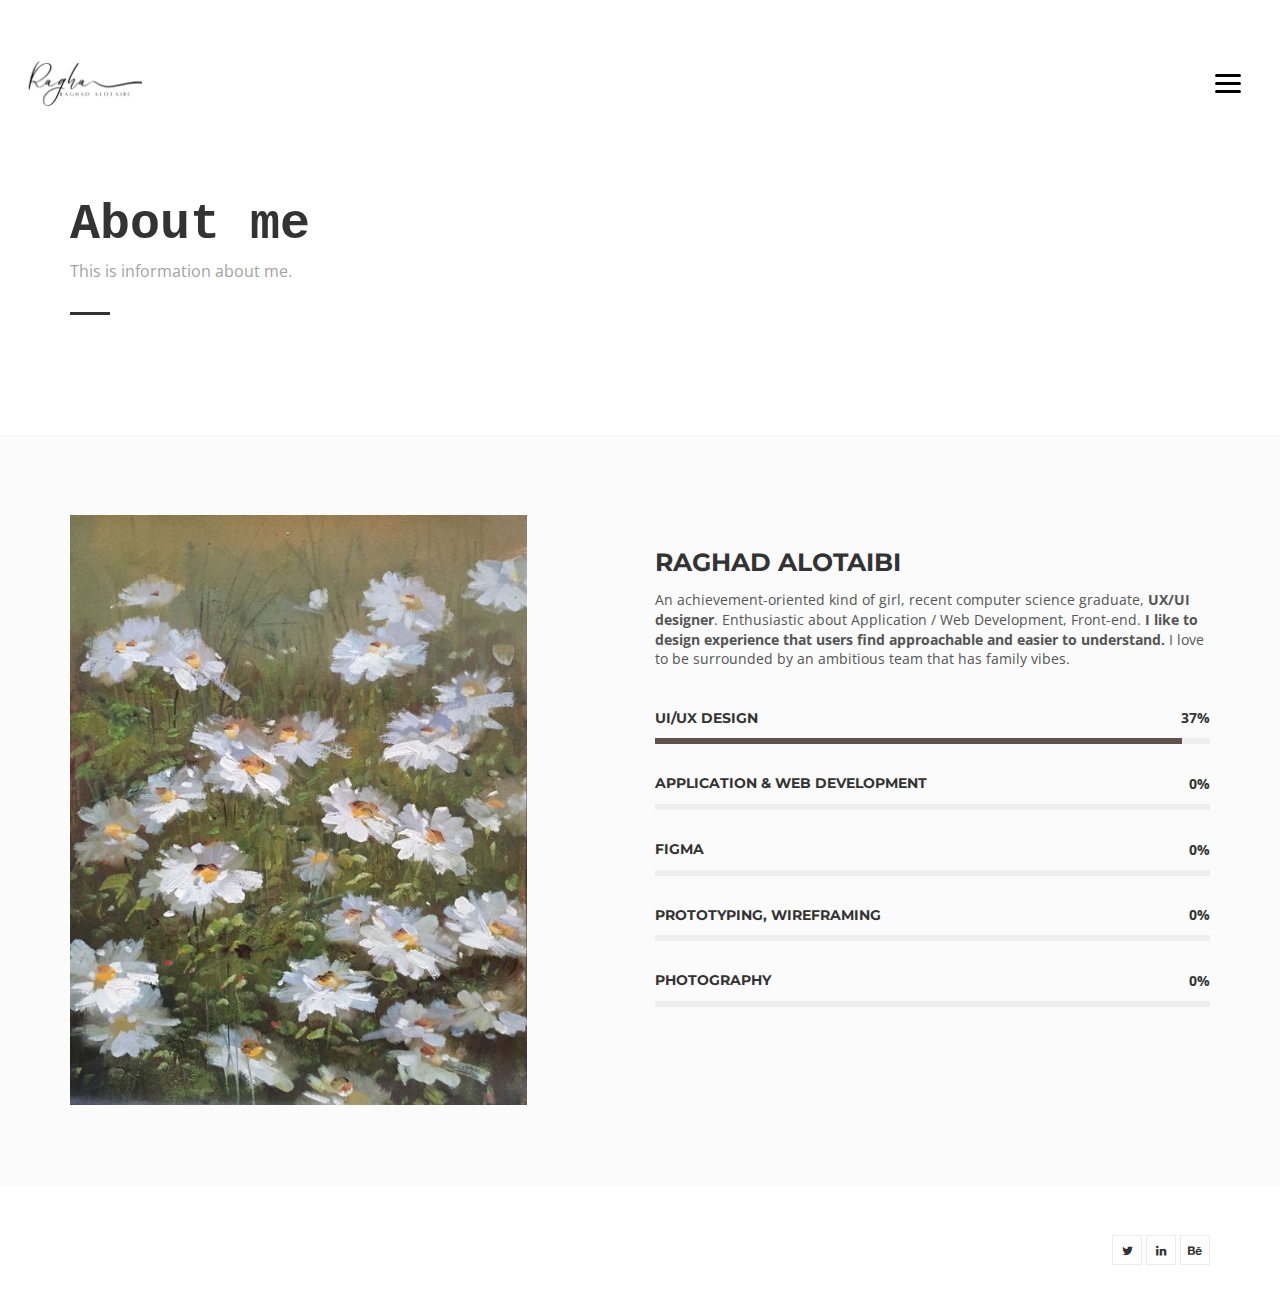
==== commit 212ec87d: "Add changes" ====
--- a/about.html
+++ b/about.html
@@ -89,7 +89,7 @@
 							<!--  -->
 							<div class="mt-30">
 								<h2 class="about__title">Raghad Alotaibi</h2>
-								<p class="about__subtitle">This is information about me.</p>
+
 								<p class="about__text">An achievement-oriented kind of girl, recent computer science
 									graduate, <strong>UX/UI designer</strong>. Enthusiastic about Application / Web
 									Development,
@@ -104,40 +104,48 @@
 								<div class="progress">
 									<h5 class="progress__title">UI/UX design</h5>
 									<div class="progress__wrap">
+										<div class="progress__bar" data-progress-percent="95" data-timing="ease"
+											data-duration="1000" data-delay="500"></div><span
+											class="progress__number">39%</span>
+									</div>
+								</div><!-- End / progress -->
+
+
+								<!-- progress -->
+								<div class="progress">
+									<h5 class="progress__title">Application & Web development</h5>
+									<div class="progress__wrap">
 										<div class="progress__bar" data-progress-percent="90" data-timing="ease"
 											data-duration="1000" data-delay="500"></div><span
+											class="progress__number">59%</span>
+									</div>
+								</div><!-- End / progress -->
+
+								<div class="progress">
+									<h5 class="progress__title">Figma</h5>
+									<div class="progress__wrap">
+										<div class="progress__bar" data-progress-percent="90" data-timing="ease"
+											data-duration="1000" data-delay="500"></div><span
 											class="progress__number">39%</span>
 									</div>
-								</div><!-- End / progress -->
-
+								</div>
+
+								<div class="progress">
+									<h5 class="progress__title">Prototyping, wireframing</h5>
+									<div class="progress__wrap">
+										<div class="progress__bar" data-progress-percent="95" data-timing="ease"
+											data-duration="1000" data-delay="500"></div><span
+											class="progress__number">95%</span>
+									</div>
+								</div><!-- End / progress -->
 
 								<!-- progress -->
 								<div class="progress">
-									<h5 class="progress__title">photography</h5>
+									<h5 class="progress__title">Photography</h5>
 									<div class="progress__wrap">
 										<div class="progress__bar" data-progress-percent="59" data-timing="ease"
 											data-duration="1000" data-delay="500"></div><span
 											class="progress__number">47%</span>
-									</div>
-								</div><!-- End / progress -->
-
-
-								<!-- progress -->
-								<div class="progress">
-									<h5 class="progress__title">web development</h5>
-									<div class="progress__wrap">
-										<div class="progress__bar" data-progress-percent="90" data-timing="ease"
-											data-duration="1000" data-delay="500"></div><span
-											class="progress__number">59%</span>
-									</div>
-								</div><!-- End / progress -->
-
-								<div class="progress">
-									<h5 class="progress__title">Figma</h5>
-									<div class="progress__wrap">
-										<div class="progress__bar" data-progress-percent="90" data-timing="ease"
-											data-duration="1000" data-delay="500"></div><span
-											class="progress__number">39%</span>
 									</div>
 								</div><!-- End / progress -->
 
